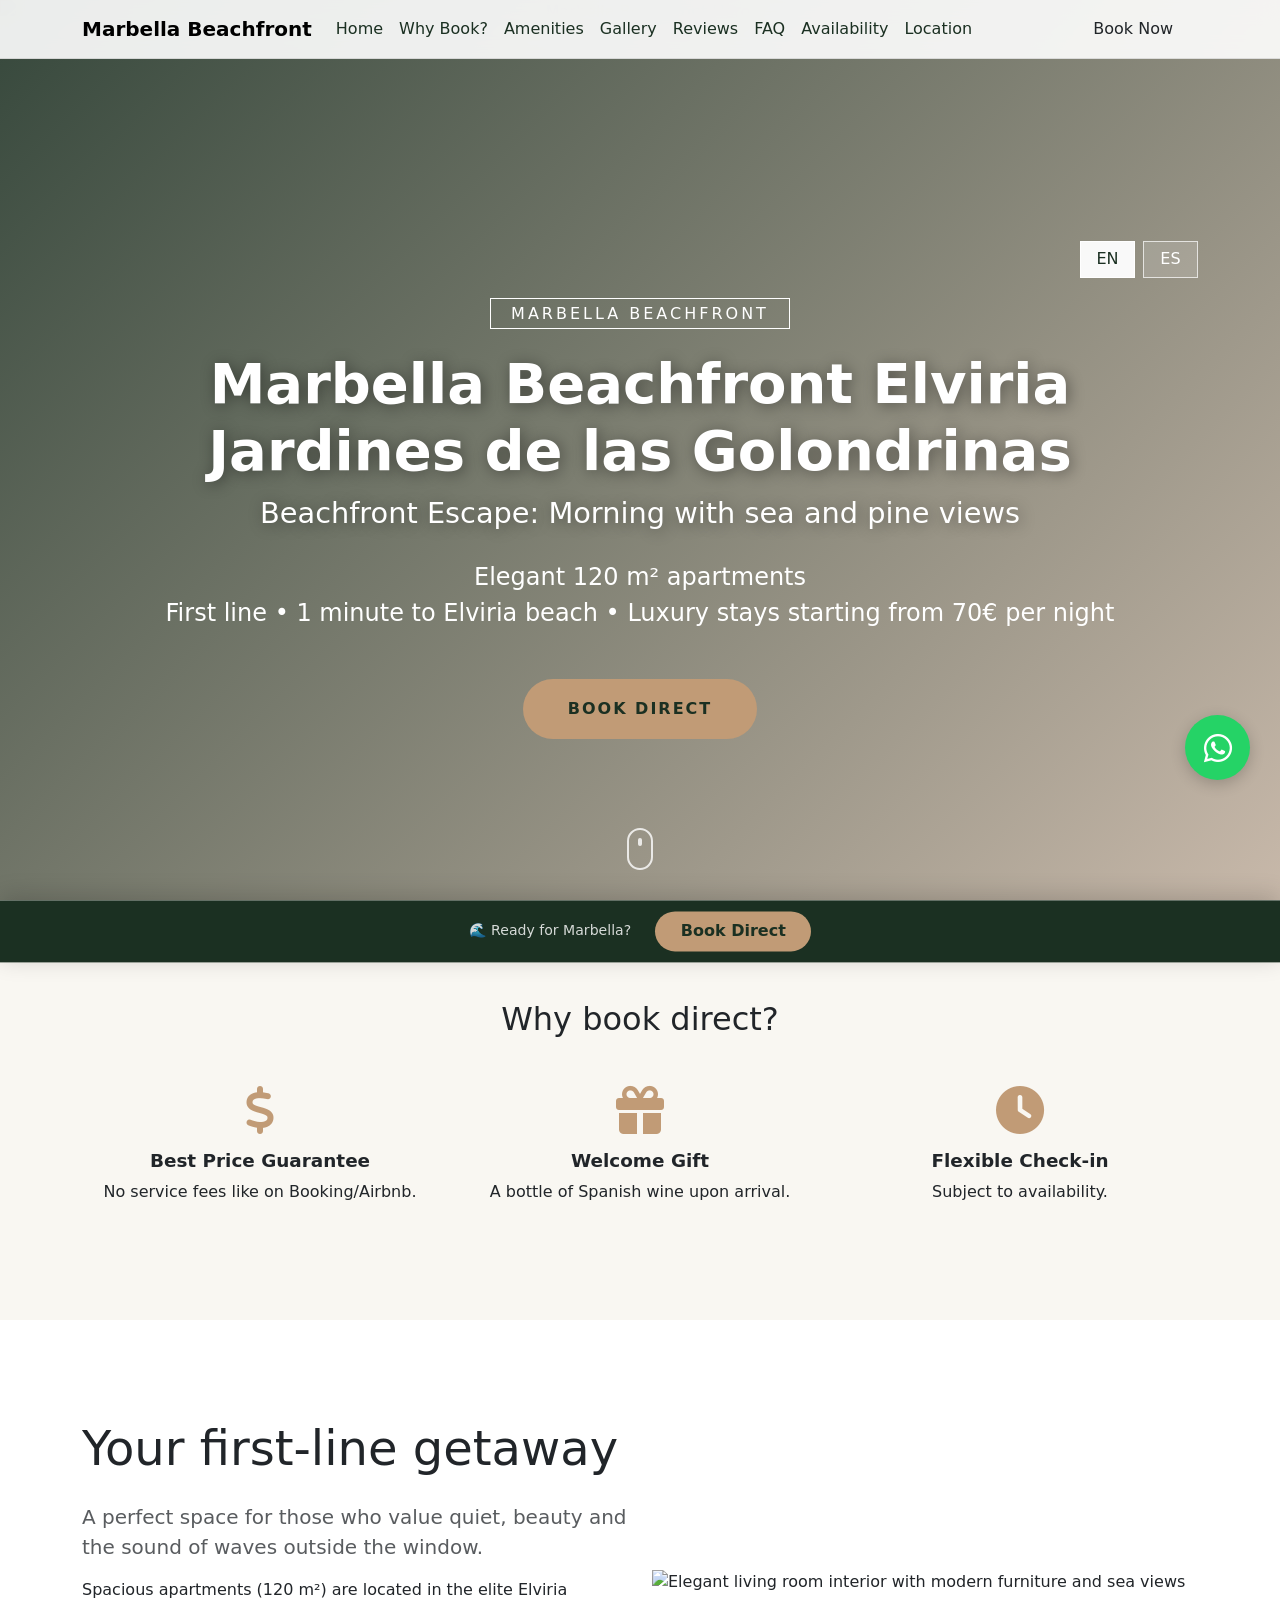
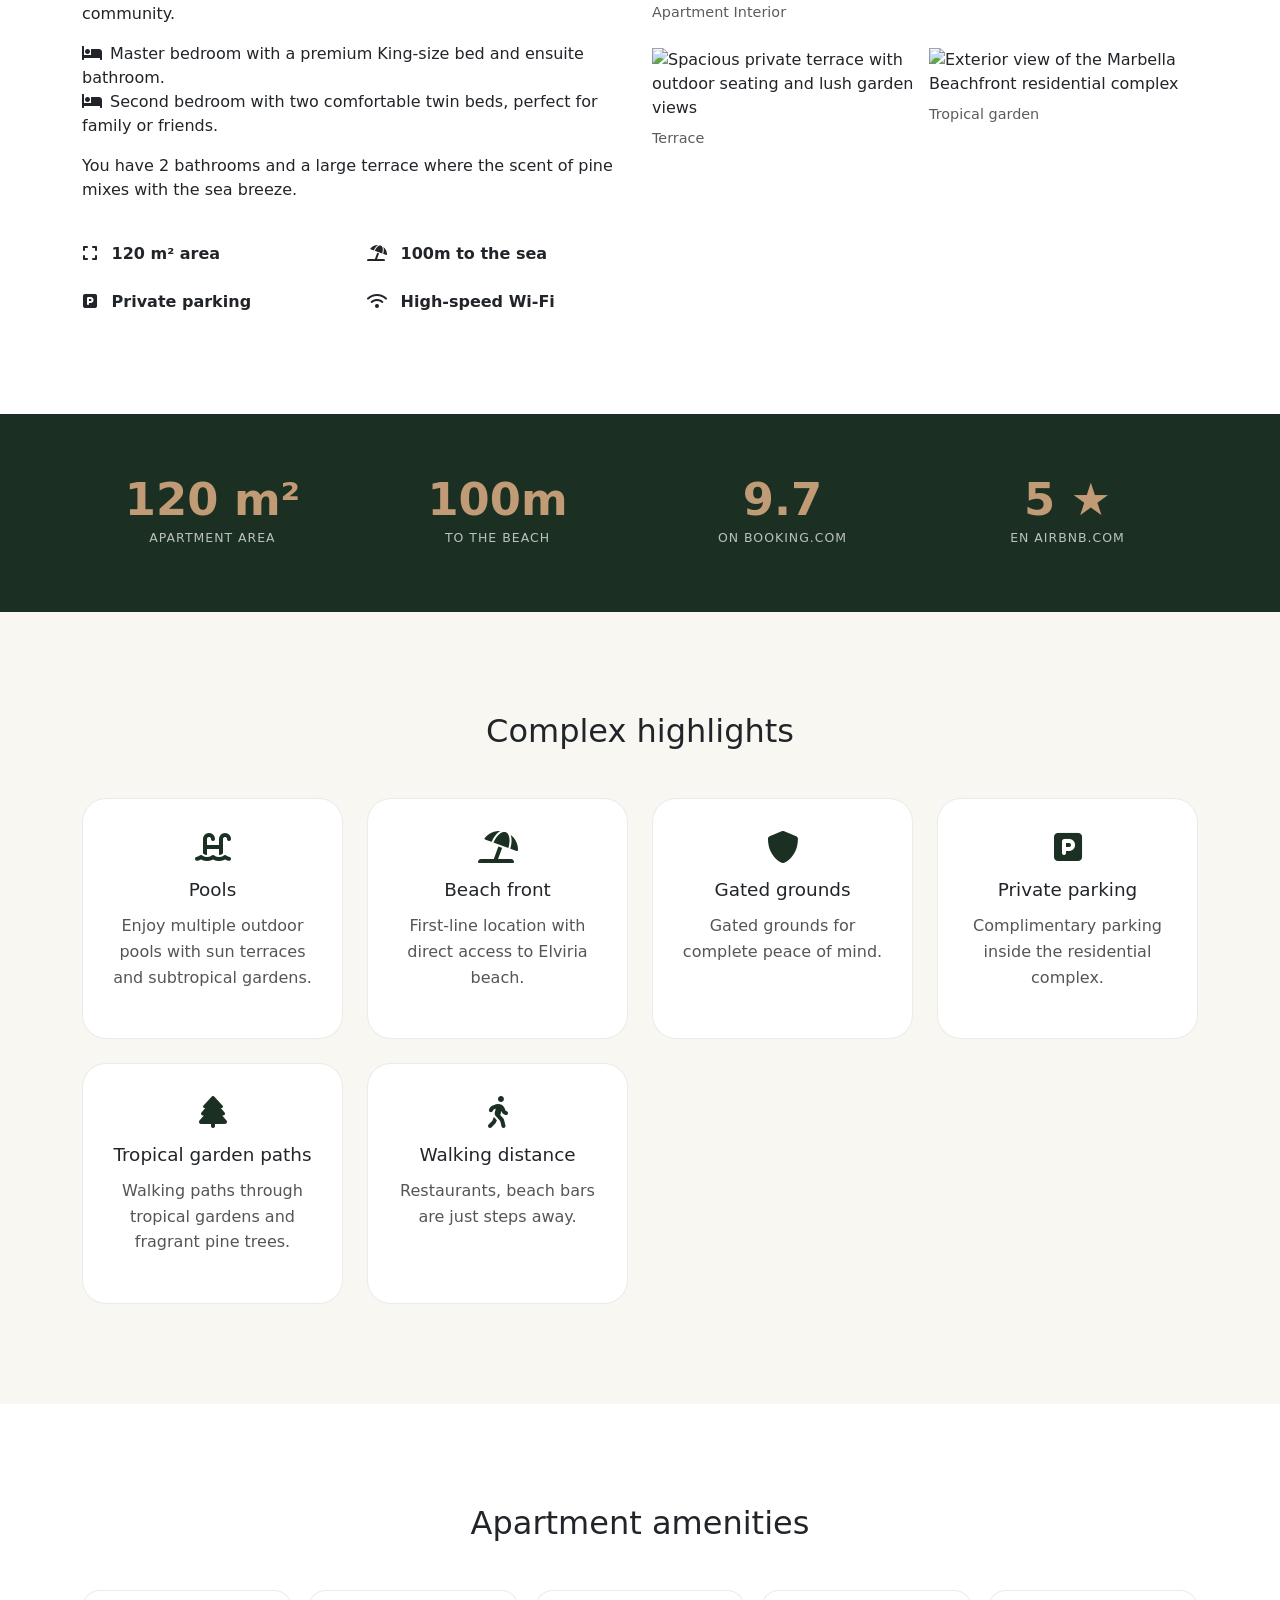
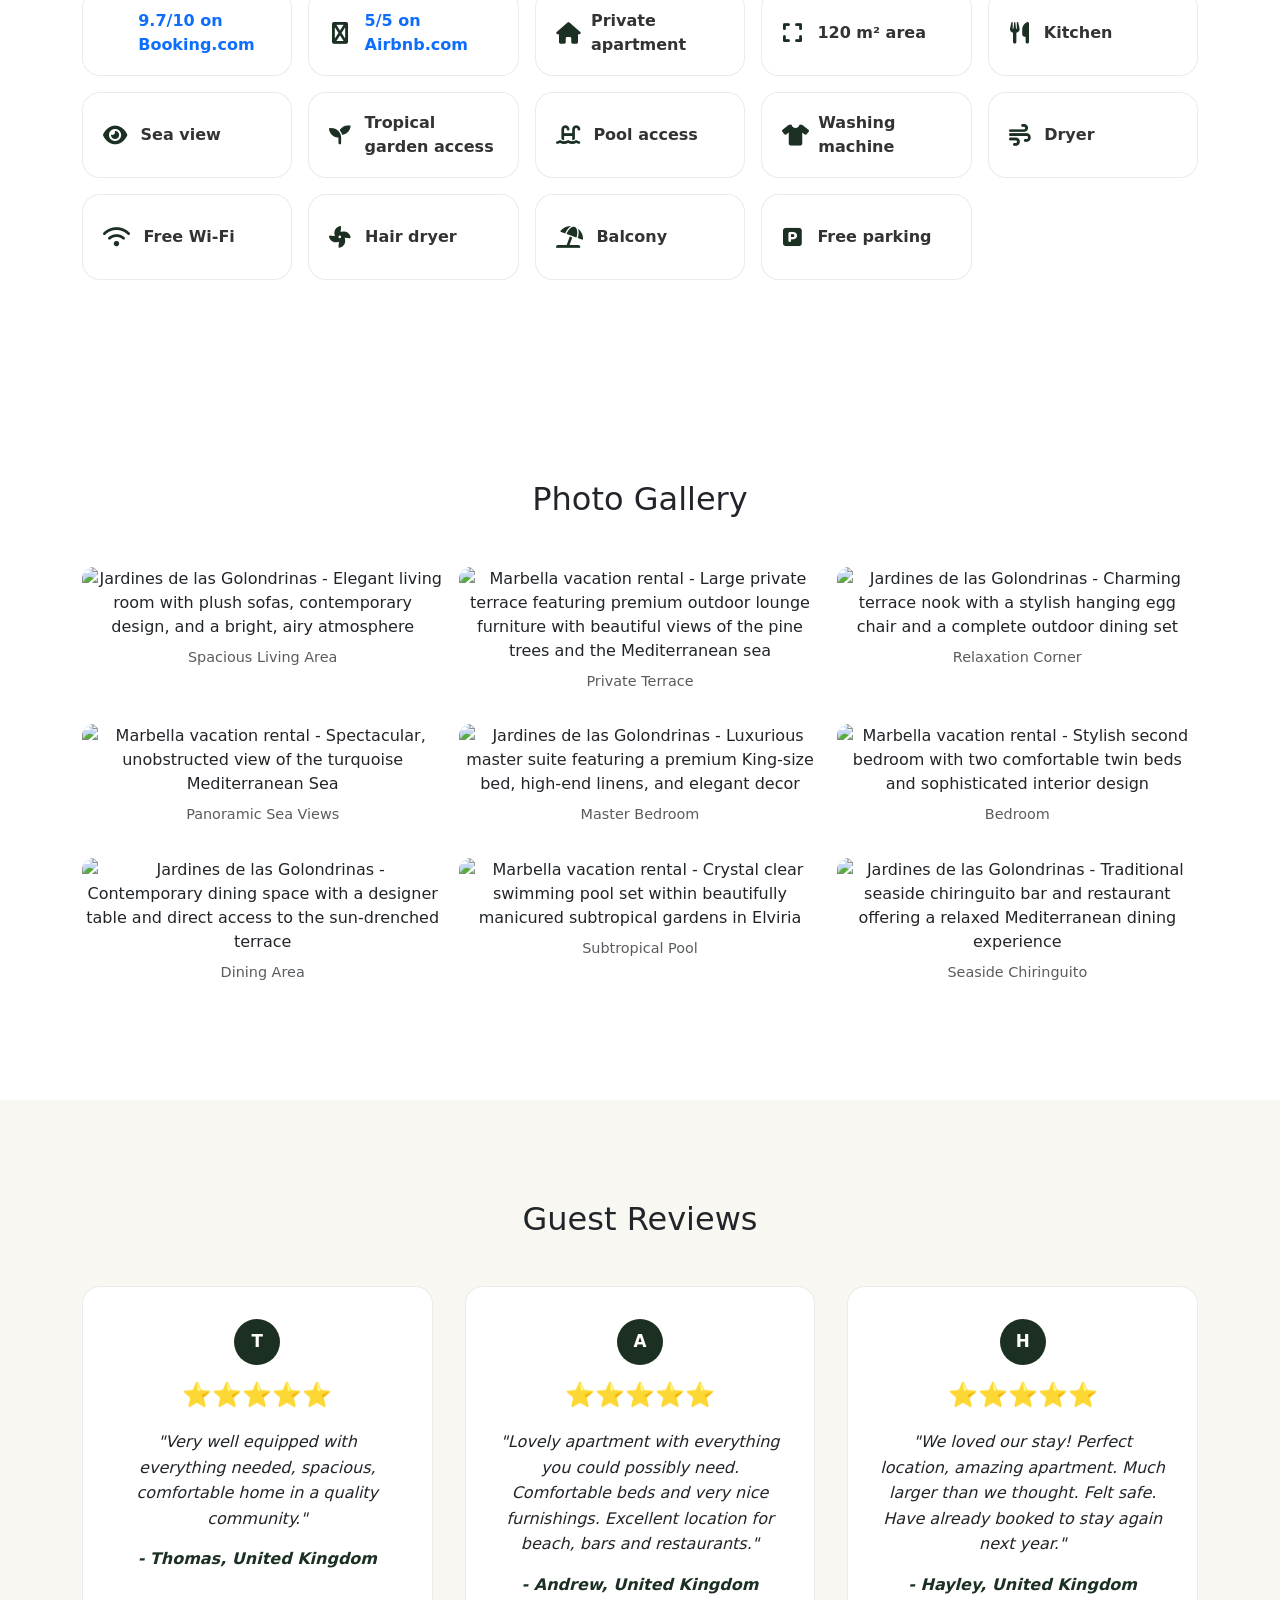
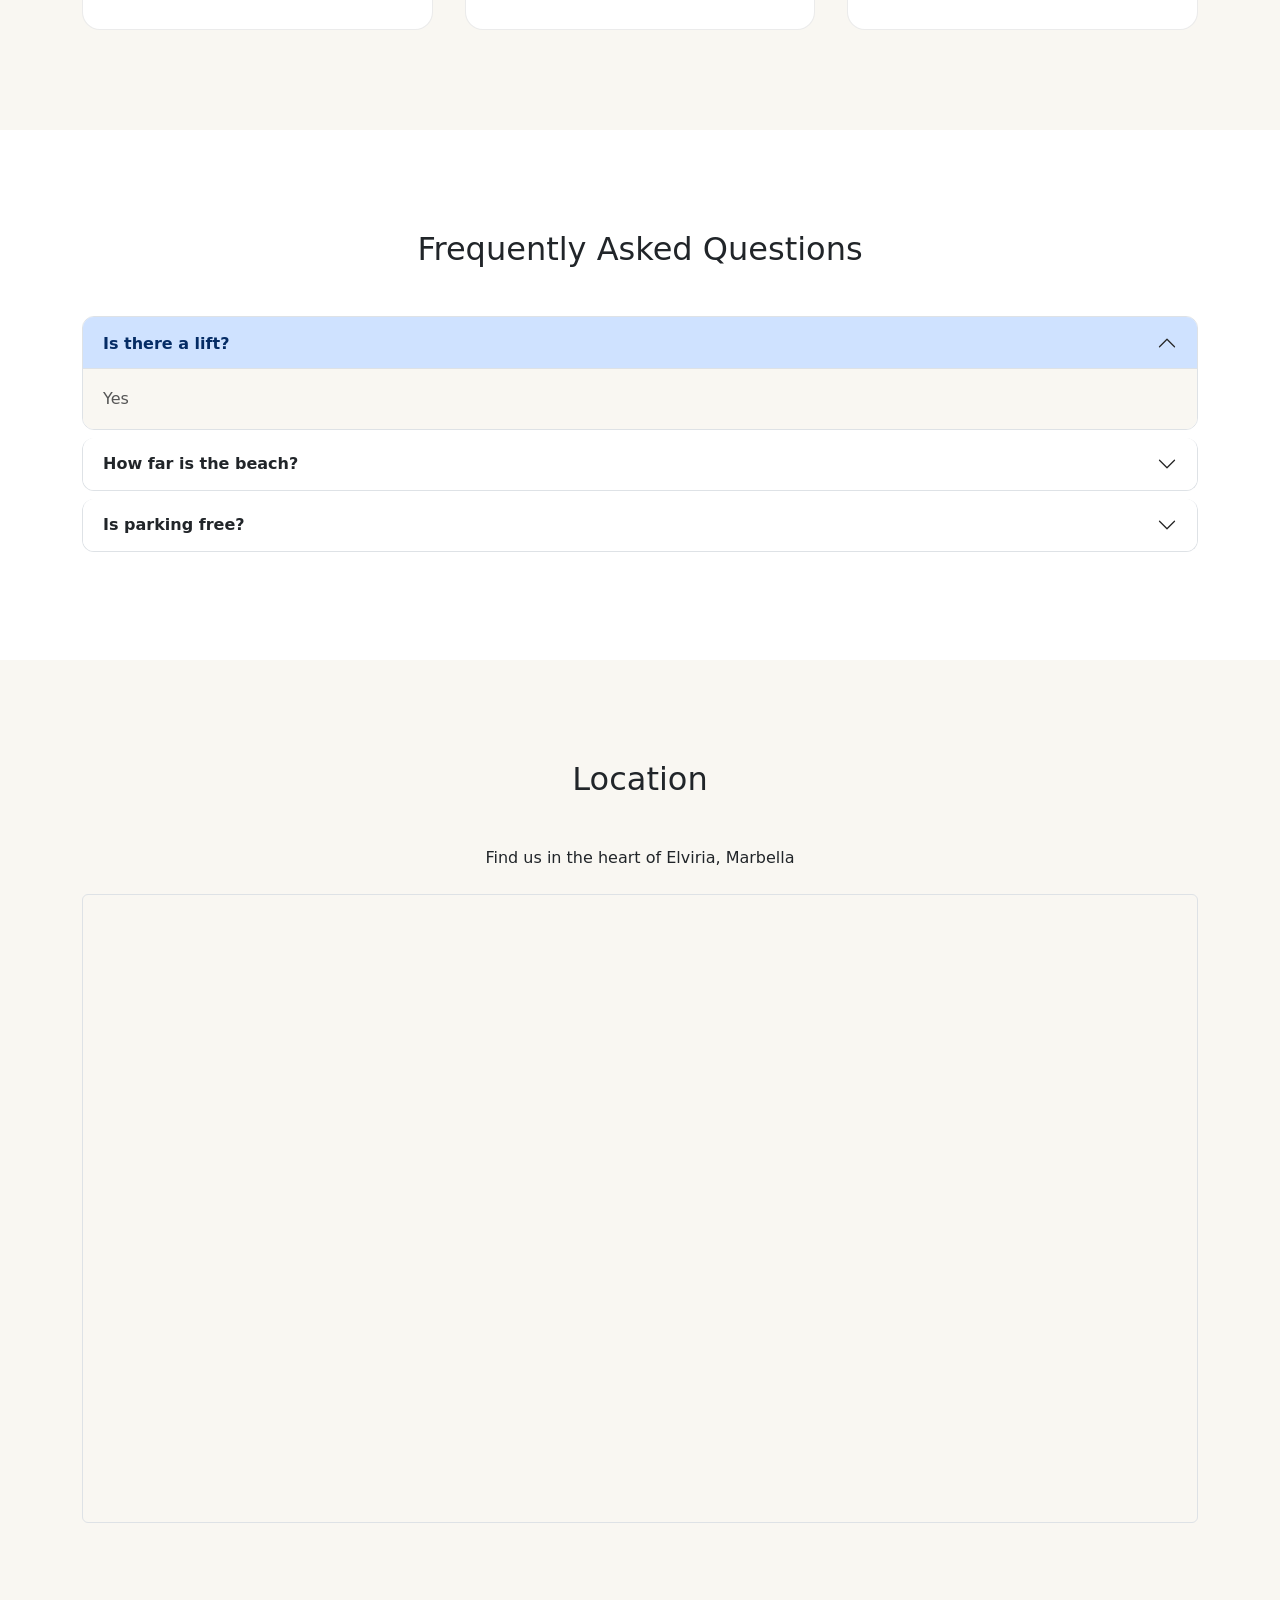
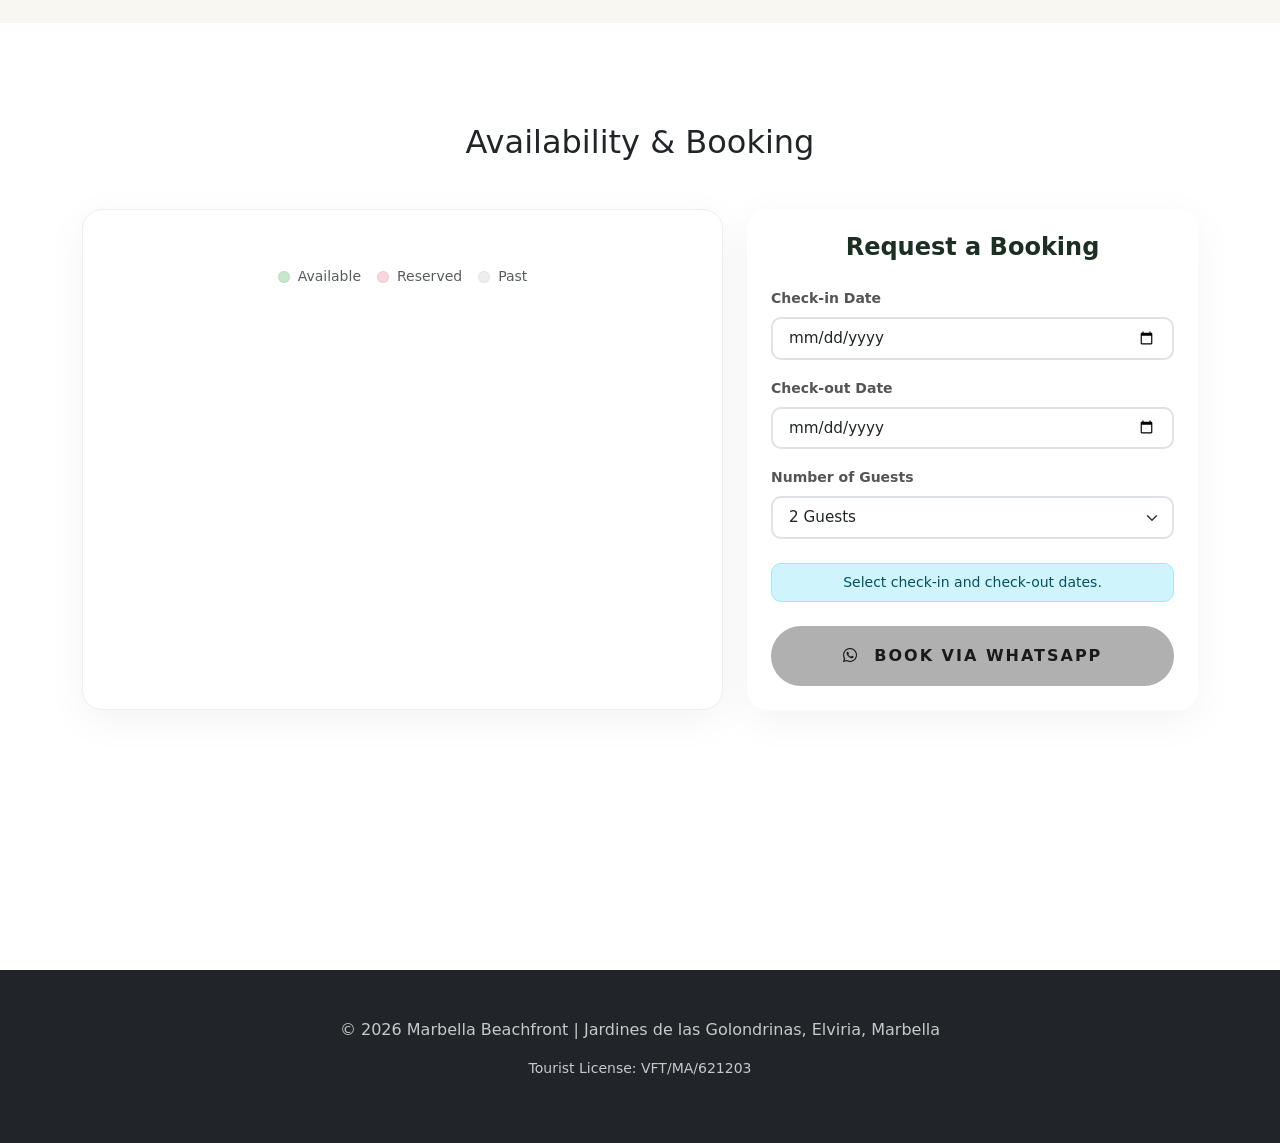
==== en/index.html @ d3b35ca6 "airbnb ref" ====
<!DOCTYPE html>
<html lang="en">

<head>
    <meta charset="UTF-8">
    <meta name="viewport" content="width=device-width, initial-scale=1">
    <title>Marbella Beachfront Elviria Jardines de las Golondrinas | Luxury Rental</title>
    <meta name="description"
        content="Direct booking of first-line apartments in Marbella. 120 m², sea view, 2 bedrooms. Walking distance to Nikki Beach.">

    <meta property="og:type" content="website">
    <meta property="og:url" content="https://marbellabeachfront.es/en/">
    <meta property="og:title" content="Marbella Beachfront Elviria Jardines de las Golondrinas | Luxury Rental">
    <meta property="og:description"
        content="Direct booking of first-line apartments in Marbella. 120 m², sea view, 2 bedrooms. Steps from the beach.">
    <meta property="og:image"
        content="https://res.cloudinary.com/dqu5jcj8g/image/upload/f_auto,q_auto,w_1200/v1776955350/443747267_rb8e9c.webp">
    <meta property="og:image:width" content="1200">
    <meta property="og:image:height" content="630">
    <meta property="og:locale" content="en_US">
    <meta name="robots" content="index, follow">
    <meta property="fb:app_id" content="2254764404931859">
    <meta property="twitter:card" content="summary_large_image">
    <meta property="twitter:url" content="https://marbellabeachfront.es/en/">
    <meta property="twitter:title" content="Marbella Beachfront Elviria Jardines de las Golondrinas | Luxury Rental">
    <meta property="twitter:description"
        content="Direct booking of first-line apartments in Marbella. 120 m², sea view, 2 bedrooms.">
    <meta property="twitter:image"
        content="https://res.cloudinary.com/dqu5jcj8g/image/upload/f_auto,q_auto,w_1200/v1776955957/443747082_1_wy7gyt.webp">

    <link rel="alternate" href="https://marbellabeachfront.es/en/" hreflang="en">
    <link rel="alternate" href="https://marbellabeachfront.es/es/" hreflang="es">
    <link rel="alternate" href="https://marbellabeachfront.es/en/" hreflang="x-default">
    <link rel="canonical" href="https://marbellabeachfront.es/en/">

    <link rel="preconnect" href="https://cdn.jsdelivr.net">
    <link rel="preconnect" href="https://cdnjs.cloudflare.com">
    <link rel="preconnect" href="https://res.cloudinary.com">

    <link rel="preload" as="image"
        href="https://res.cloudinary.com/dqu5jcj8g/image/upload/f_auto,q_auto,w_600/443747082_u9f8ch.webp"
        media="(max-width: 767px)" fetchpriority="high">
    <link rel="preload" as="image"
        href="https://res.cloudinary.com/dqu5jcj8g/image/upload/f_auto,q_auto,w_1200/443747082_u9f8ch.webp"
        media="(min-width: 768px)" fetchpriority="high">

    <style>
        :root {
            --gold: #c19b76;
            --dark: #2c2c2c;
            --light-bg: #fdfbf7;
            --dark-green: #1B3022;
            --sand: #F9F7F2;
        }

        body {
            font-family: Montserrat, sans-serif;
            color: var(--dark);
            background-color: var(--light-bg);
        }

        html {
            scroll-behavior: smooth;
        }

        .hero {
            position: relative;
            min-height: 100vh;
            display: flex;
            align-items: center;
            justify-content: center;
            color: #fff;
            text-align: center;
            overflow: hidden;
            background: rgba(0, 0, 0, .3);
            padding-top: 80px;
        }

        .hero-image {
            position: absolute;
            top: 0;
            left: 0;
            width: 100%;
            height: 100%;
            object-fit: cover;
            z-index: -1;
            filter: brightness(.8);
        }

        .hero h1 {
            color: #fff;
            font-size: 3.5rem;
            text-shadow: 2px 2px 15px rgba(0, 0, 0, .4);
            z-index: 1;
            font-weight: 700;
            margin-bottom: 0.5rem;
        }

        .hero .subtitle {
            color: #fff;
            font-size: 1.8rem;
            text-shadow: 2px 2px 15px rgba(0, 0, 0, .4);
            z-index: 1;
            font-weight: 300;
            margin-bottom: 1.5rem;
        }

        @media (max-width: 768px) {
            .hero h1 { font-size: 2.2rem; }
            .hero .subtitle { font-size: 1.3rem; }
        }

        .hero .container {
            z-index: 1;
        }

        .navbar-glass {
            background: rgba(255, 255, 255, .9);
            backdrop-filter: blur(10px);
            -webkit-backdrop-filter: blur(10px);
            border-bottom: 1px solid rgba(0, 0, 0, .1);
        }

        .navbar-glass .navbar-nav .nav-link {
            color: var(--dark-green);
            font-weight: 500;
            transition: color .3s;
        }

        .navbar-glass .navbar-nav .nav-link:hover {
            color: var(--gold);
        }

        .btn-book {
            background-color: var(--gold);
            color: var(--dark-green);
            border: none;
            padding: .75rem 2rem;
            border-radius: 25px;
            transition: all .3s;
            font-weight: 600;
            text-decoration: none;
            display: inline-block;
        }

        .btn-book:hover {
            background-color: var(--dark-green);
            color: #fff;
            transform: translateY(-2px);
            text-decoration: none;
        }

        .navbar-glass .btn-book {
            padding: .5rem 1.5rem;
        }

        .section-padding {
            padding: 100px 0;
        }

        #booking {
            padding-bottom: 260px;
        }

        .bg-accent {
            background-color: var(--sand);
        }

        /* why-book card headings: styled compact like old h4 */
        #why-book h3 {
            font-size: 1.15rem;
            font-weight: 600;
            margin-bottom: .5rem;
        }

        .btn-direct {
            background-color: var(--gold);
            color: var(--dark-green);
            padding: 18px 45px;
            border-radius: 50px;
            font-weight: 600;
            transition: all .3s;
            border: none;
            display: inline-flex;
            align-items: center;
            text-decoration: none;
            text-transform: uppercase;
            letter-spacing: 2px;
        }

        .btn-direct:hover {
            transform: translateY(-3px);
            background-color: var(--dark-green);
            color: #fff;
        }

        .lang-switcher a,
        .lang-switcher button {
            min-width: 55px;
            display: inline-flex;
            align-items: center;
            justify-content: center;
            border: 1px solid rgba(255, 255, 255, .7);
            background: rgba(255, 255, 255, .15);
            color: #fff;
            padding: .35rem .75rem;
            text-decoration: none;
            transition: all .25s ease;
        }

        .lang-switcher a.active,
        .lang-switcher a:hover,
        .lang-switcher button.active,
        .lang-switcher button:hover {
            background: rgba(255, 255, 255, .95);
            color: var(--dark-green);
            border-color: #fff;
            text-decoration: none;
        }

        .gallery-img {
            width: 100%;
            height: 350px;
            object-fit: cover;
            transition: .4s;
        }

        .gallery-img:hover {
            filter: brightness(.9);
        }

        .gallery-item {
            margin-bottom: 1rem;
        }

        .gallery-item figcaption {
            font-size: .9rem;
            font-weight: 500;
        }

        .amenities-grid {
            display: grid;
            gap: 1.5rem;
            grid-template-columns: repeat(auto-fit, minmax(220px, 1fr));
        }

        .amenity-card {
            background: #fff;
            border: 1px solid rgba(0, 0, 0, .08);
            border-radius: 24px;
            padding: 2rem 1.5rem;
            text-align: center;
            transition: transform .25s ease, box-shadow .25s ease;
        }

        .amenity-card:hover {
            transform: translateY(-4px);
            box-shadow: 0 18px 40px rgba(0, 0, 0, .08);
        }

        .amenity-card i {
            font-size: 2rem;
            color: var(--dark-green);
            margin-bottom: 1rem;
        }

        .amenity-card h3 {
            font-size: 1.15rem;
            margin-bottom: .75rem;
        }

        .amenity-card p {
            color: #555;
            line-height: 1.6;
        }

        .amenity-feature-grid {
            display: grid;
            gap: 1rem;
            grid-template-columns: repeat(auto-fit, minmax(180px, 1fr));
        }

        .feature-item {
            display: flex;
            align-items: center;
            gap: .85rem;
            background: #fff;
            border: 1px solid rgba(0, 0, 0, .08);
            border-radius: 18px;
            padding: 1rem 1.25rem;
            min-height: 86px;
        }

        .feature-item i {
            font-size: 1.35rem;
            color: var(--dark-green);
        }

        .feature-item span {
            font-weight: 600;
            color: #333;
        }

        .reviews-grid {
            display: grid;
            gap: 2rem;
            grid-template-columns: repeat(auto-fit, minmax(300px, 1fr));
        }

        .review-card {
            background: #fff;
            border: 1px solid rgba(0, 0, 0, .08);
            border-radius: 18px;
            padding: 2rem;
            text-align: center;
            transition: transform .25s ease;
        }

        .review-card:hover {
            transform: translateY(-4px);
        }

        .review-stars {
            font-size: 1.5rem;
            margin-bottom: 1rem;
        }

        .review-card p {
            font-style: italic;
            line-height: 1.6;
            margin-bottom: 1rem;
        }

        .review-card cite {
            font-weight: 600;
            color: var(--dark-green);
        }

        .whatsapp-float {
            position: fixed;
            bottom: 120px;
            right: 30px;
            background: #25d366;
            color: #fff;
            width: 65px;
            height: 65px;
            border-radius: 50%;
            display: flex;
            align-items: center;
            justify-content: center;
            font-size: 32px;
            z-index: 1000;
            box-shadow: 0 4px 15px rgba(0, 0, 0, .2);
            text-decoration: none;
        }

        .whatsapp-float:hover {
            transform: scale(1.1);
            color: #fff;
        }

        @media (max-width:768px) {
            .whatsapp-float {
                bottom: 100px;
                right: 20px;
            }
        }

        .calendar-viewport {
            position: relative;
            overflow: hidden;
            background-color: #F1F4F9;
            border: 1px solid #e0e0e0;
            border-radius: 12px;
            box-shadow: 0 4px 20px rgba(0, 0, 0, .05);
            width: 100%;
            max-width: none;
            height: 400px;
        }

        .calendar-viewport iframe {
            display: block;
            width: 100%;
            height: 750px;
            margin-top: -30px;
            margin-bottom: 0;
            border: 0;
        }

        #calendar {
            background: #fff;
            padding: 10px;
            border-radius: 15px;
            overflow: hidden;
        }

        .fc a {
            text-decoration: none !important;
            color: inherit !important;
            cursor: default !important;
        }

        .fc-daygrid-day {
            overflow: visible !important;
        }

        .fc-view-harness {
            overflow: visible !important;
        }

        .fc {
            font-family: Montserrat, sans-serif !important;
        }

        .fc .fc-button-primary:not(:disabled).fc-button-active,
        .fc .fc-button-primary:not(:disabled):hover {
            background-color: var(--dark-green) !important;
            border-color: var(--dark-green) !important;
        }

        .fc .fc-button-primary:not(:disabled) {
            background-color: #fff;
            border-color: #e0e0e0;
            color: var(--dark-green);
        }

        .fc .fc-button-primary:disabled {
            background-color: #f5f5f5;
            border-color: #e0e0e0;
            color: #999;
        }

        .fc .fc-button-group>.fc-button:first-child {
            border-radius: 6px 0 0 6px;
        }

        .fc .fc-button-group>.fc-button:last-child {
            border-radius: 0 6px 6px 0;
        }

        .fc .fc-col-header-cell {
            background-color: #fff;
            border-color: #e0e0e0;
            color: var(--dark-green);
            font-weight: 600;
            padding: 4px 0;
        }

        .fc .fc-daygrid-day {
            border-color: #e0e0e0;
        }

        .fc .fc-daygrid-day-number {
            padding: .2em .4em;
            color: #333;
            font-size: .8em;
        }

        .fc-daygrid-day-frame {
            min-height: 1.5em !important;
            height: 2em !important;
        }

        .fc-daygrid-body tr {
            height: 2em !important;
        }

        .fc-scrollgrid-sync-table {
            height: auto !important;
        }

        .fc .fc-daygrid-day.fc-day-other .fc-daygrid-day-number {
            color: #ccc;
        }

        .fc-event {
            background-color: #f8d7da !important;
            border: none !important;
            cursor: default;
        }

        .fc-event-title {
            display: none !important;
        }

        .fc-bg-event {
            opacity: 1 !important;
            background-color: #f8d7da !important;
        }

        .fc-daygrid-day.fc-day-future,
        .fc-daygrid-day.fc-day-today {
            background-color: #c8e6c9 !important;
        }

        .fc-daygrid-day:has(.fc-bg-event) {
            background-color: #f8d7da !important;
        }

        .fc-daygrid-day.fc-day-past,
        .fc-daygrid-day.fc-day-past .fc-bg-event {
            background-color: #eee !important;
        }

        .fc-daygrid-day.fc-day-other.fc-day-future {
            background-color: #c8e6c9 !important;
            opacity: .7;
        }

        .fc-daygrid-day.fc-day-past .fc-daygrid-day-number {
            color: #999 !important;
        }

        .fc-day-today {
            background-color: rgba(193, 155, 118, .1) !important;
        }

        .fc-toolbar-title {
            font-size: 1.3rem !important;
        }

        .fc-button-primary {
            background-color: transparent !important;
            border: 1px solid #eee !important;
            color: #333 !important;
        }

        .fc .fc-daygrid-day:hover {
            background-color: #fafafa;
        }

        @media (max-width:768px) {
            .fc .fc-button {
                padding: .4rem .6rem;
                font-size: .85rem;
            }

            .fc .fc-toolbar-title {
                font-size: 1.1rem !important;
            }
        }

        .accordion-item {
            border: 1px solid rgba(0, 0, 0, .05);
            margin-bottom: .5rem;
            border-radius: 12px !important;
            overflow: hidden;
            background: #fff;
        }

        .accordion-button {
            font-weight: 600;
            color: var(--dark-green);
            background-color: #fff;
            padding: 1.25rem;
        }

        .accordion-button:not(.collapsed) {
            color: var(--gold);
            background-color: var(--sand);
            box-shadow: none;
        }

        .accordion-button:focus {
            border-color: var(--gold);
            box-shadow: 0 0 0 .25rem rgba(193, 155, 118, .15);
        }

        .accordion-button::after {
            filter: grayscale(1);
        }

        .accordion-body {
            color: #555;
            line-height: 1.7;
            background-color: var(--sand);
        }

        .reveal {
            opacity: 0;
            transform: translateY(28px);
            transition: opacity .75s ease-out, transform .75s ease-out;
        }

        .reveal.active {
            opacity: 1;
            transform: translateY(0);
        }

        .fab,
        .fas,
        .fa {
            display: inline-block;
            min-width: 1em;
            text-align: center;
        }

        /* Scroll Indicator */
        .scroll-indicator {
            position: absolute;
            bottom: 30px;
            left: 50%;
            transform: translateX(-50%);
            z-index: 2;
        }

        .scroll-indicator .mouse {
            width: 26px;
            height: 42px;
            border: 2px solid #fff;
            border-radius: 15px;
            position: relative;
            opacity: .8;
            transition: opacity .3s, transform .3s;
        }

        .scroll-indicator .mouse:hover {
            opacity: 1;
            transform: scale(1.05);
        }

        .scroll-indicator .wheel {
            width: 4px;
            height: 8px;
            background: #fff;
            border-radius: 2px;
            position: absolute;
            top: 8px;
            left: 50%;
            transform: translateX(-50%);
            animation: scroll-wheel 1.6s infinite;
        }

        @keyframes scroll-wheel {
            0% {
                top: 8px;
                opacity: 1;
            }

            50% {
                top: 18px;
                opacity: 0;
            }

            100% {
                top: 8px;
                opacity: 0;
            }
        }

        /* Hero gradient */
        .hero {
            background: linear-gradient(135deg, rgba(27, 48, 34, .85) 0%, rgba(193, 155, 118, .4) 100%), rgba(0, 0, 0, .2);
        }

        /* Navbar scrolled */
        .navbar-glass.scrolled {
            box-shadow: 0 4px 20px rgba(193, 155, 118, .15);
        }

        /* Stats strip */
        .stats-strip {
            background: var(--dark-green);
            color: #fff;
            padding: 3.5rem 0;
        }

        .stat-item {
            text-align: center;
            padding: 0.5rem;
        }

        .stat-number {
            font-size: 2.8rem;
            font-weight: 700;
            color: var(--gold);
            line-height: 1;
            display: block;
            font-variant-numeric: tabular-nums;
            min-width: 7ch;
        }

        .stat-label {
            font-size: .78rem;
            letter-spacing: 1px;
            text-transform: uppercase;
            opacity: .7;
            margin-top: .4rem;
            display: block;
        }

        /* Gallery overlay */
        .gallery-item {
            margin-bottom: 1rem;
        }

        .gallery-img-wrap {
            position: relative;
            overflow: hidden;
            border-radius: 12px;
        }

        .gallery-img-wrap .g-overlay {
            position: absolute;
            inset: 0;
            background: linear-gradient(to top, rgba(27, 48, 34, .72) 0%, transparent 55%);
            opacity: 0;
            transition: opacity .35s ease;
            display: flex;
            align-items: flex-end;
            padding: .85rem 1rem;
            pointer-events: none;
        }

        .gallery-img-wrap:hover .g-overlay {
            opacity: 1;
        }

        .gallery-img-wrap:hover .gallery-img {
            filter: brightness(.88);
        }

        .g-overlay span {
            color: #fff;
            font-weight: 600;
            font-size: .88rem;
            letter-spacing: .3px;
        }

        /* Review avatar */
        .review-avatar {
            width: 46px;
            height: 46px;
            border-radius: 50%;
            background: var(--dark-green);
            color: #fff;
            display: flex;
            align-items: center;
            justify-content: center;
            font-weight: 700;
            font-size: 1.05rem;
            margin: 0 auto .75rem;
        }

        /* Sticky CTA */
        .sticky-cta {
            position: fixed;
            bottom: 0;
            left: 0;
            right: 0;
            z-index: 998;
            background: var(--dark-green);
            color: #fff;
            padding: .7rem 1.5rem;
            display: flex;
            align-items: center;
            justify-content: center;
            gap: 1.5rem;
            transform: translateY(100%);
            transition: transform .4s cubic-bezier(.22, 1, .36, 1);
            box-shadow: 0 -4px 24px rgba(0, 0, 0, .18);
        }

        .sticky-cta.visible {
            transform: translateY(0);
        }

        .sticky-cta-text {
            font-size: .88rem;
            opacity: .82;
        }

        .sticky-cta .btn-gold {
            background: var(--gold);
            color: var(--dark-green);
            border: none;
            padding: .5rem 1.6rem;
            border-radius: 25px;
            font-weight: 700;
            text-decoration: none;
            transition: all .25s;
            white-space: nowrap;
            display: inline-block;
        }

        .sticky-cta .btn-gold:hover {
            background: var(--dark-green);
            color: #fff;
        }

        @media (max-width:576px) {
            .sticky-cta-text {
                display: none;
            }

            .sticky-cta {
                gap: .75rem;
            }
        }
    </style>

    <link rel="stylesheet" href="https://cdn.jsdelivr.net/npm/bootstrap@5.3.0/dist/css/bootstrap.min.css">
    <link rel="stylesheet"
        href="https://fonts.googleapis.com/css2?family=Montserrat:wght@300;400;600&family=Playfair+Display:wght@700&display=swap">
    <link rel="stylesheet" href="https://cdnjs.cloudflare.com/ajax/libs/font-awesome/6.0.0/css/all.min.css"
        media="print" onload="this.media='all'">

    <noscript>
        <link rel="stylesheet" href="https://cdnjs.cloudflare.com/ajax/libs/font-awesome/6.0.0/css/all.min.css">
    </noscript>

    <link rel="icon" type="image/svg+xml" href="../favicon.svg">
    <link rel="preconnect" href="https://res.cloudinary.com">

    <script type="application/ld+json">
    {
  "@context": "https://schema.org",
  "@type": ["VacationRental", "Apartment", "LodgingBusiness"],
  "@id": "https://marbellabeachfront.es/en/#vacation-rental",
  "name": "Marbella Beachfront Elviria Jardines de las Golondrinas | Luxury Apartment",
  "description": "Direct booking for a premium 120m² beachfront apartment in Jardines de las Golondrinas, Elviria.",
  "identifier": "VFT/MA/621203",
  "url": "https://marbellabeachfront.es/en/",
  "telephone": "+37061028665",
  "priceRange": "€70-€330 per night",
  "additionalType": ["Apartment"],
  "potentialAction": {
    "@type": "ReserveAction",
    "target": {
      "@type": "EntryPoint",
      "urlTemplate": "https://marbellabeachfront.es/en/#booking",
      "inLanguage": "en",
      "actionPlatform": [
        "http://schema.org/DesktopWebPlatform",
        "http://schema.org/MobileWebPlatform"
      ]
    }
  },
  "geo": {
    "@type": "GeoCoordinates",
    "latitude": 36.4916,
    "longitude": -4.7735
  },
  "address": {
    "@type": "PostalAddress",
    "streetAddress": "Urbanización Jardines de las Golondrinas, Apt 204",
    "addressLocality": "Marbella",
    "addressRegion": "Andalusia",
    "postalCode": "29604",
    "addressCountry": "ES"
  },
  "image": [
    "https://res.cloudinary.com/dqu5jcj8g/image/upload/f_auto,q_auto,w_1200/v1776955957/443747082_1_wy7gyt.webp",
    "https://res.cloudinary.com/dqu5jcj8g/image/upload/f_auto,q_auto,w_600/v1776955957/443747116_vly9on.webp",
    "https://res.cloudinary.com/dqu5jcj8g/image/upload/f_auto,q_auto,w_600/v1776955957/443747101_v38z1w.webp",
    "https://res.cloudinary.com/dqu5jcj8g/image/upload/f_auto,q_auto,w_600/v1776955957/443747113_muepnd.webp",
    "https://res.cloudinary.com/dqu5jcj8g/image/upload/f_auto,q_auto,w_600/v1776955957/443747115_oc2o6u.webp",
    "https://res.cloudinary.com/dqu5jcj8g/image/upload/f_auto,q_auto,w_600/v1776955957/443747098_qfayq8.webp",
    "https://res.cloudinary.com/dqu5jcj8g/image/upload/f_auto,q_auto,w_600/v1776955957/443747103_jdfyee.webp",
    "https://res.cloudinary.com/dqu5jcj8g/image/upload/f_auto,q_auto,w_600/v1776955957/443747110_id4i4n.webp"
  ],
  "aggregateRating": {
    "@type": "AggregateRating",
    "ratingValue": "5",
    "bestRating": "5",
    "ratingCount": "30"
  },
  "review": [
    {
      "@type": "Review",
      "author": { "@type": "Person", "name": "Anna" },
      "datePublished": "2026-04-15",
      "reviewBody": "Amazing beachfront location, very clean and well-equipped apartment in Jardines de las Golondrinas.",
      "reviewRating": { "@type": "Rating", "ratingValue": "5" }
    }
  ],
  "containsPlace": {
    "@type": "Apartment",
    "name": "Luxury 2-Bedroom Apartment with Sea Views",
    "additionalType": ["Accommodation"],
    "numberOfRooms": 2,
    "numberOfBedrooms": 2,
    "numberOfBathroomsTotal": 2,
    "occupancy": {
      "@type": "QuantitativeValue",
      "value": 4,
      "maxValue": 4
    },
    "bed": [
      {
        "@type": "BedDetails",
        "numberOfBeds": 1,
        "typeOfBed": "Double"
      },
      {
        "@type": "BedDetails",
        "numberOfBeds": 2,
        "typeOfBed": "Single"
      }
    ],
    "amenityFeature": [
      { "@type": "LocationFeatureSpecification", "name": "Beachfront", "value": true },
      { "@type": "LocationFeatureSpecification", "name": "Swimming Pool", "value": true },
      { "@type": "LocationFeatureSpecification", "name": "High-speed WiFi", "value": true },
      { "@type": "LocationFeatureSpecification", "name": "Private Parking", "value": true }
    ],
    "address": {
      "@type": "PostalAddress",
      "streetAddress": "Urbanización Jardines de las Golondrinas, Apt 204",
      "addressLocality": "Marbella",
      "addressRegion": "Andalusia",
      "postalCode": "29604",
      "addressCountry": "ES"
    }
  },
  "offers": {
    "@type": "Offer",
    "price": "70.00",
    "priceCurrency": "EUR",
    "priceValidUntil": "2026-12-31",
    "availability": "https://schema.org/InStock",
    "url": "https://marbellabeachfront.es/en/#booking"
  },
  "sameAs": [
    "https://www.booking.com/Share-o2ShtT",
    "https://www.airbnb.com/rooms/842041070115468929"
  ]
}
    </script>

    <!-- <script>
    !function(f,b,e,v,n,t,s){if(f.fbq)return;n=f.fbq=function(){n.callMethod?n.callMethod.apply(n,arguments):n.queue.push(arguments)};if(!f._fbq)f._fbq=n;n.push=n;n.loaded=!0;n.version="2.0";n.queue=[];t=b.createElement(e);t.async=!0;t.src=v;s=b.getElementsByTagName(e)[0];s.parentNode.insertBefore(t,s)}(window,document,"script","https://connect.facebook.net/en_US/fbevents.js"),fbq("init","1328197765833225"),fbq("track","PageView")
    </script>
    <noscript><img height="1" width="1" style="display:none" src="https://www.facebook.com/tr?id=1328197765833225&ev=PageView&noscript=1"></noscript> -->
</head>

<body>
    <nav class="navbar navbar-expand-lg navbar-glass fixed-top">
        <div class="container">
            <a class="navbar-brand fw-bold" href="#overview">Marbella Beachfront</a>
            <button class="navbar-toggler" type="button" data-bs-toggle="collapse" data-bs-target="#navbarNav"
                aria-controls="navbarNav" aria-expanded="false" aria-label="Toggle navigation">
                <span class="navbar-toggler-icon"></span>
            </button>
            <div class="collapse navbar-collapse" id="navbarNav">
                <ul class="navbar-nav me-auto">
                    <li class="nav-item"><a class="nav-link" href="#overview">Home</a></li>
                    <li class="nav-item"><a class="nav-link" href="#why-book">Why Book?</a></li>
                    <li class="nav-item"><a class="nav-link" href="#amenities">Amenities</a></li>
                    <li class="nav-item"><a class="nav-link" href="#gallery">Gallery</a></li>
                    <li class="nav-item"><a class="nav-link" href="#reviews">Reviews</a></li>
                    <li class="nav-item"><a class="nav-link" href="#faq">FAQ</a></li>
                    <li class="nav-item"><a class="nav-link" href="#booking">Availability</a></li>
                    <li class="nav-item"><a class="nav-link" href="#location">Location</a></li>
                </ul>
                <a href="#booking" class="btn btn-book">Book Now</a>
            </div>
        </div>
    </nav>

    <header class="hero">
        <picture>
            <source media="(max-width: 767px)"
                srcset="https://res.cloudinary.com/dqu5jcj8g/image/upload/f_auto,q_auto,w_600/443747082_u9f8ch.webp">
            <source media="(min-width: 768px)"
                srcset="https://res.cloudinary.com/dqu5jcj8g/image/upload/f_auto,q_auto,w_1200/443747082_u9f8ch.webp">
            <img src="https://res.cloudinary.com/dqu5jcj8g/image/upload/f_auto,q_auto,w_1200/443747082_u9f8ch.webp"
                alt="Marbella Beachfront Hero" class="hero-image" fetchpriority="high" width="1200" height="800">
        </picture>
        <div class="container">
            <div class="lang-switcher mb-4 d-flex justify-content-end" aria-label="Language selection">
                <a class="lang-link active" href="./" aria-current="page" aria-label="View in English">EN</a>
                <a class="lang-link ms-2" href="/es/" aria-label="Ver en Español">ES</a>
            </div>
            <div class="mb-4">
                <span
                    style="border:1px solid #fff;padding:5px 20px;text-transform:uppercase;letter-spacing:3px">Marbella
                    Beachfront</span>
            </div>
            <h1>Marbella Beachfront Elviria Jardines de las Golondrinas</h1>

            <p class="subtitle">Beachfront Escape: Morning with sea and pine views</p>
            <p class="lead mb-5 fs-4">Elegant 120 m² apartments<br>First line • 1 minute
                to Elviria beach • Luxury stays starting from 70€ per night</p>
            <a href="#booking" class="btn-direct text-decoration-none">Book direct</a>
        </div>
        <div class="scroll-indicator">
            <a href="#why-book" aria-label="Scroll Down">
                <div class="mouse">
                    <div class="wheel"></div>
                </div>
            </a>
        </div>
    </header>

    <section class="section-padding bg-accent reveal" id="why-book">
        <div class="container">
            <h2 class="text-center mb-5">Why book direct?</h2>
            <div class="row g-4">
                <div class="col-md-4 text-center reveal">
                    <i class="fa fa-dollar-sign fa-3x mb-3" style="color:var(--gold)"></i>
                    <h3>Best Price Guarantee</h3>
                    <p>No service fees like on Booking/Airbnb.</p>
                </div>
                <div class="col-md-4 text-center">
                    <i class="fa fa-gift fa-3x mb-3" style="color:var(--gold)"></i>
                    <h3>Welcome Gift</h3>
                    <p>A bottle of Spanish wine upon arrival.</p>
                </div>
                <div class="col-md-4 text-center">
                    <i class="fa fa-clock fa-3x mb-3" style="color:var(--gold)"></i>
                    <h3>Flexible Check-in</h3>
                    <p>Subject to availability.</p>
                </div>
            </div>
        </div>
    </section>

    <section class="section-padding container reveal" id="overview">
        <div class="row align-items-center">
            <div class="col-lg-6 mb-5 mb-lg-0">
                <h2 class="display-5 mb-4">Your first-line getaway</h2>
                <p class="lead text-muted">A perfect space for those who value quiet, beauty and the sound of waves
                    outside the window.</p>
                <p>Spacious apartments (120 m²) are located in the elite Elviria community.</p>
                <ul class="list-unstyled mb-3">
                    <li><i class="fa fa-bed me-2"></i>Master bedroom with a premium King-size bed and ensuite bathroom.
                    </li>
                    <li><i class="fa fa-bed me-2"></i>Second bedroom with two comfortable twin beds, perfect for family
                        or friends.</li>
                </ul>
                <p>You have 2 bathrooms and a large terrace where the scent of pine mixes with the sea breeze.</p>
                <div class="row g-4 mt-2">
                    <div class="col-6"><strong><i class="fa fa-expand me-2"></i> 120 m² area</strong></div>
                    <div class="col-6"><strong><i class="fa fa-umbrella-beach me-2"></i> 100m to the sea</strong></div>
                    <div class="col-6"><strong><i class="fa fa-parking me-2"></i> Private parking</strong></div>
                    <div class="col-6"><strong><i class="fa fa-wifi me-2"></i> High-speed Wi-Fi</strong></div>
                </div>
            </div>
            <div class="col-lg-6">
                <div class="row g-2">
                    <div class="col-12">
                        <figure class="gallery-item">
                            <img src="https://res.cloudinary.com/dqu5jcj8g/image/upload/f_auto,q_auto,w_600/444259035_awlfx0.webp"
                                class="gallery-img img-fluid"
                                alt="Elegant living room interior with modern furniture and sea views" width="800"
                                height="600" loading="lazy" decoding="async">
                            <figcaption class="mt-2 text-muted">Apartment Interior</figcaption>
                        </figure>
                    </div>
                    <div class="col-6">
                        <figure class="gallery-item">
                            <img src="https://res.cloudinary.com/dqu5jcj8g/image/upload/f_auto,q_auto,w_600/443747339_nz2vhu.webp"
                                class="gallery-img img-fluid"
                                alt="Spacious private terrace with outdoor seating and lush garden views" width="600"
                                height="400" loading="lazy" decoding="async">
                            <figcaption class="mt-2 text-muted">Terrace</figcaption>
                        </figure>
                    </div>
                    <div class="col-6">
                        <figure class="gallery-item">
                            <img src="https://res.cloudinary.com/dqu5jcj8g/image/upload/f_auto,q_auto,w_600/v1776955352/443747416_nkndro.webp"
                                class="gallery-img img-fluid"
                                alt="Exterior view of the Marbella Beachfront residential complex" width="600"
                                height="400" loading="lazy" decoding="async">
                            <figcaption class="mt-2 text-muted">Tropical garden</figcaption>
                        </figure>
                    </div>
                </div>
            </div>
        </div>
    </section>

    <!-- Stats Strip -->
    <section class="stats-strip" aria-label="Key stats">
        <div class="container">
            <div class="row g-4">
                <div class="col-6 col-md-3">
                    <div class="stat-item">
                        <span class="stat-number" data-count="120" data-suffix=" m²">120 m²</span>
                        <span class="stat-label">Apartment area</span>
                    </div>
                </div>
                <div class="col-6 col-md-3">
                    <div class="stat-item">
                        <span class="stat-number" data-count="100" data-suffix="m">100m</span>
                        <span class="stat-label">To the beach</span>
                    </div>
                </div>
                <div class="col-6 col-md-3">
                    <div class="stat-item">
                        <span class="stat-number" data-count="9.7" data-suffix="" data-decimals="1">9.7</span>
                        <span class="stat-label">On Booking.com</span>
                    </div>
                </div>
                <div class="col-6 col-md-3">
                    <div class="stat-item">
                        <span class="stat-number" data-count="5" data-suffix="★">5 ★</span>
                        <span class="stat-label">En Airbnb.com</span>
                    </div>
                </div>
            </div>
        </div>
    </section>

    <section class="section-padding bg-accent reveal" id="amenities">
        <div class="container">
            <h2 class="text-center mb-5">Complex highlights</h2>
            <div class="amenities-grid">
                <div class="amenity-card reveal"><i class="fa fa-swimming-pool"></i>
                    <h3>Pools</h3>
                    <p>Enjoy multiple outdoor pools with sun terraces and subtropical gardens.</p>
                </div>
                <div class="amenity-card reveal"><i class="fa fa-umbrella-beach"></i>
                    <h3>Beach front</h3>
                    <p>First-line location with direct access to Elviria beach.</p>
                </div>
                <div class="amenity-card reveal"><i class="fa fa-shield-alt"></i>
                    <h3>Gated grounds</h3>
                    <p>Gated grounds for complete peace of mind.</p>
                </div>
                <div class="amenity-card reveal"><i class="fa fa-parking"></i>
                    <h3>Private parking</h3>
                    <p>Complimentary parking inside the residential complex.</p>
                </div>
                <div class="amenity-card reveal"><i class="fa fa-tree"></i>
                    <h3>Tropical garden paths</h3>
                    <p>Walking paths through tropical gardens and fragrant pine trees.</p>
                </div>
                <div class="amenity-card reveal"><i class="fa fa-walking"></i>
                    <h3>Walking distance</h3>
                    <p>Restaurants, beach bars are just steps away.</p>
                </div>
            </div>
        </div>
    </section>

    <section class="section-padding container">
        <h2 class="mb-5 text-center">Apartment amenities</h2>
        <div class="amenity-feature-grid">
            <div class="feature-item"><i class="fa fa-booking"></i><span><a href="https://www.booking.com/Share-o2ShtT"
                        target="_blank" class="text-decoration-none">9.7/10 on Booking.com</a></span></div>
            <div class="feature-item"><i class="fa fa-airbnb"></i><span><a href="https://www.airbnb.com/rooms/842041070115468929?guests=1&adults=1&s=67&unique_share_id=85eae78d-d70d-44f3-8d73-b66e6d549e7d"
                        target="_blank" class="text-decoration-none">5/5 on Airbnb.com</a></span></div>
            <div class="feature-item"><i class="fa fa-home"></i><span>Private apartment</span></div>
            <div class="feature-item"><i class="fa fa-expand"></i><span>120 m² area</span></div>
            <div class="feature-item"><i class="fa fa-utensils"></i><span>Kitchen</span></div>
            <div class="feature-item"><i class="fa fa-eye"></i><span>Sea view</span></div>
            <div class="feature-item"><i class="fa fa-seedling"></i><span>Tropical garden access</span></div>
            <div class="feature-item"><i class="fa fa-swimming-pool"></i><span>Pool access</span></div>
            <div class="feature-item"><i class="fa fa-tshirt"></i><span>Washing machine</span></div>
            <div class="feature-item"><i class="fa fa-wind"></i><span>Dryer</span></div>
            <div class="feature-item"><i class="fa fa-wifi"></i><span>Free Wi-Fi</span></div>
            <div class="feature-item"><i class="fa fa-fan"></i><span>Hair dryer</span></div>
            <div class="feature-item"><i class="fa fa-umbrella-beach"></i><span>Balcony</span></div>
            <div class="feature-item"><i class="fa fa-parking"></i><span>Free parking</span></div>
        </div>
    </section>

    <section class="section-padding container text-center" id="gallery">
        <h2 class="mb-5">Photo Gallery</h2>
        <div class="row g-3">
            <div class="col-md-4">
                <figure class="gallery-item">
                    <div class="gallery-img-wrap">
                        <img src="https://res.cloudinary.com/dqu5jcj8g/image/upload/f_auto,q_auto,w_600/444259035_awlfx0.webp"
                            class="gallery-img img-fluid"
                            alt="Jardines de las Golondrinas - Elegant living room with plush sofas, contemporary design, and a bright, airy atmosphere"
                            width="800" height="600" loading="lazy" decoding="async">
                        <div class="g-overlay" aria-hidden="true"><span>Spacious Living Area</span></div>
                    </div>
                    <figcaption class="mt-2 text-muted">Spacious Living Area</figcaption>
                </figure>
            </div>
            <div class="col-md-4">
                <figure class="gallery-item">
                    <div class="gallery-img-wrap">
                        <img src="https://res.cloudinary.com/dqu5jcj8g/image/upload/f_auto,q_auto,w_600/443746488_dv4bmi.webp"
                            class="gallery-img img-fluid"
                            alt="Marbella vacation rental - Large private terrace featuring premium outdoor lounge furniture with beautiful views of the pine trees and the Mediterranean sea"
                            width="800" height="600" loading="lazy" decoding="async">
                        <div class="g-overlay" aria-hidden="true"><span>Private Terrace</span></div>
                    </div>
                    <figcaption class="mt-2 text-muted">Private Terrace</figcaption>
                </figure>
            </div>
            <div class="col-md-4">
                <figure class="gallery-item">
                    <div class="gallery-img-wrap">
                        <img src="https://res.cloudinary.com/dqu5jcj8g/image/upload/f_auto,q_auto,w_600/515034747_zbstva.webp"
                            class="gallery-img img-fluid"
                            alt="Jardines de las Golondrinas - Charming terrace nook with a stylish hanging egg chair and a complete outdoor dining set"
                            width="800" height="600" loading="lazy" decoding="async">
                        <div class="g-overlay" aria-hidden="true"><span>Relaxation Corner</span></div>
                    </div>
                    <figcaption class="mt-2 text-muted">Relaxation Corner</figcaption>
                </figure>
            </div>
            <div class="col-md-4">
                <figure class="gallery-item">
                    <div class="gallery-img-wrap">
                        <img src="https://res.cloudinary.com/dqu5jcj8g/image/upload/f_auto,q_auto,w_600/443747082_u9f8ch.webp"
                            class="gallery-img img-fluid"
                            alt="Marbella vacation rental - Spectacular, unobstructed view of the turquoise Mediterranean Sea"
                            width="800" height="600" loading="lazy" decoding="async">
                        <div class="g-overlay" aria-hidden="true"><span>Panoramic Sea Views</span></div>
                    </div>
                    <figcaption class="mt-2 text-muted">Panoramic Sea Views</figcaption>
                </figure>
            </div>
            <div class="col-md-4">
                <figure class="gallery-item">
                    <div class="gallery-img-wrap">
                        <img src="https://res.cloudinary.com/dqu5jcj8g/image/upload/f_auto,q_auto,w_600/444258292_xbgxdk.webp"
                            class="gallery-img img-fluid"
                            alt="Jardines de las Golondrinas - Luxurious master suite featuring a premium King-size bed, high-end linens, and elegant decor"
                            width="800" height="600" loading="lazy" decoding="async">
                        <div class="g-overlay" aria-hidden="true"><span>Master Bedroom</span></div>
                    </div>
                    <figcaption class="mt-2 text-muted">Master Bedroom</figcaption>
                </figure>
            </div>
            <div class="col-md-4">
                <figure class="gallery-item">
                    <div class="gallery-img-wrap">
                        <img src="https://res.cloudinary.com/dqu5jcj8g/image/upload/f_auto,q_auto,w_600/444258218_bdozwj.webp"
                            class="gallery-img img-fluid"
                            alt="Marbella vacation rental - Stylish second bedroom with two comfortable twin beds and sophisticated interior design"
                            width="800" height="600" loading="lazy" decoding="async">
                        <div class="g-overlay" aria-hidden="true"><span>Bedroom</span></div>
                    </div>
                    <figcaption class="mt-2 text-muted">Bedroom</figcaption>
                </figure>
            </div>
            <div class="col-md-4">
                <figure class="gallery-item">
                    <div class="gallery-img-wrap">
                        <img src="https://res.cloudinary.com/dqu5jcj8g/image/upload/f_auto,q_auto,w_600/444258766_ey0nig.webp"
                            class="gallery-img img-fluid"
                            alt="Jardines de las Golondrinas - Contemporary dining space with a designer table and direct access to the sun-drenched terrace"
                            width="800" height="600" loading="lazy" decoding="async">
                        <div class="g-overlay" aria-hidden="true"><span>Dining Area</span></div>
                    </div>
                    <figcaption class="mt-2 text-muted">Dining Area</figcaption>
                </figure>
            </div>
            <div class="col-md-4">
                <figure class="gallery-item">
                    <div class="gallery-img-wrap">
                        <img src="https://res.cloudinary.com/dqu5jcj8g/image/upload/f_auto,q_auto,w_600/443747267_rb8e9c.webp"
                            class="gallery-img img-fluid"
                            alt="Marbella vacation rental - Crystal clear swimming pool set within beautifully manicured subtropical gardens in Elviria"
                            width="800" height="600" loading="lazy" decoding="async">
                        <div class="g-overlay" aria-hidden="true"><span>Subtropical Pool</span></div>
                    </div>
                    <figcaption class="mt-2 text-muted">Subtropical Pool</figcaption>
                </figure>
            </div>
            <div class="col-md-4">
                <figure class="gallery-item">
                    <div class="gallery-img-wrap">
                        <img src="https://res.cloudinary.com/dqu5jcj8g/image/upload/f_auto,q_auto,w_600/462417799_idco4p.webp"
                            class="gallery-img img-fluid"
                            alt="Jardines de las Golondrinas - Traditional seaside chiringuito bar and restaurant offering a relaxed Mediterranean dining experience"
                            width="800" height="600" loading="lazy" decoding="async">
                        <div class="g-overlay" aria-hidden="true"><span>Seaside Chiringuito</span></div>
                    </div>
                    <figcaption class="mt-2 text-muted">Seaside Chiringuito</figcaption>
                </figure>
            </div>
    </section>

    <section class="section-padding bg-accent reveal" id="reviews">
        <div class="container">
            <h2 class="text-center mb-5">Guest Reviews</h2>
            <div class="reviews-grid">
                <div class="review-card reveal">
                    <div class="review-avatar" aria-hidden="true">T</div>
                    <div class="review-stars" aria-label="5 stars">⭐⭐⭐⭐⭐</div>
                    <p>"Very well equipped with everything needed, spacious, comfortable home in a quality community."
                    </p>
                    <cite>- Thomas, United Kingdom</cite>
                </div>
                <div class="review-card reveal">
                    <div class="review-avatar" aria-hidden="true">A</div>
                    <div class="review-stars" aria-label="5 stars">⭐⭐⭐⭐⭐</div>
                    <p>"Lovely apartment with everything you could possibly need. Comfortable beds and very nice
                        furnishings. Excellent location for beach, bars and restaurants."</p>
                    <cite>- Andrew, United Kingdom</cite>
                </div>
                <div class="review-card reveal">
                    <div class="review-avatar" aria-hidden="true">H</div>
                    <div class="review-stars" aria-label="5 stars">⭐⭐⭐⭐⭐</div>
                    <p>"We loved our stay! Perfect location, amazing apartment. Much larger than we thought. Felt safe.
                        Have already booked to stay again next year."</p>
                    <cite>- Hayley, United Kingdom</cite>
                </div>
            </div>
        </div>
    </section>

    <section class="section-padding container" id="faq">
        <h2 class="text-center mb-5">Frequently Asked Questions</h2>
        <div class="accordion" id="faqAccordion">
            <div class="accordion-item">
                <h2 class="accordion-header" id="headingOne">
                    <button class="accordion-button" type="button" data-bs-toggle="collapse"
                        data-bs-target="#collapseOne" aria-expanded="true" aria-controls="collapseOne">Is there a
                        lift?</button>
                </h2>
                <div id="collapseOne" class="accordion-collapse collapse show" aria-labelledby="headingOne"
                    data-bs-parent="#faqAccordion">
                    <div class="accordion-body">Yes</div>
                </div>
            </div>
            <div class="accordion-item">
                <h2 class="accordion-header" id="headingTwo">
                    <button class="accordion-button collapsed" type="button" data-bs-toggle="collapse"
                        data-bs-target="#collapseTwo" aria-expanded="false" aria-controls="collapseTwo">How far is the
                        beach?</button>
                </h2>
                <div id="collapseTwo" class="accordion-collapse collapse" aria-labelledby="headingTwo"
                    data-bs-parent="#faqAccordion">
                    <div class="accordion-body">1 min walk</div>
                </div>
            </div>
            <div class="accordion-item">
                <h2 class="accordion-header" id="headingThree">
                    <button class="accordion-button collapsed" type="button" data-bs-toggle="collapse"
                        data-bs-target="#collapseThree" aria-expanded="false" aria-controls="collapseThree">Is parking
                        free?</button>
                </h2>
                <div id="collapseThree" class="accordion-collapse collapse" aria-labelledby="headingThree"
                    data-bs-parent="#faqAccordion">
                    <div class="accordion-body">Yes, private gated parking</div>
                </div>
            </div>
        </div>
    </section>

    <section class="section-padding bg-accent" id="location">
        <div class="container">
            <h2 class="text-center mb-5">Location</h2>
            <p class="text-center mb-4">Find us in the heart of Elviria, Marbella</p>
            <div class="ratio ratio-16x9 border rounded" id="map-placeholder">
                <iframe title="Marbella Beachfront location on Google Maps"
                    src="https://www.google.com/maps/embed?pb=!1m18!1m12!1m3!1d3207.6022473006155!2d-4.776587988854846!3d36.49132187222143!2m3!1f0!2f0!3f0!3m2!1i1024!2i768!4f13.1!3m3!1m2!1s0xd73213a1680ec1d%3A0x4c61fccd0a9fc78e!2sMarbella%20Beachfront%20Elviria%20Jardines%20de%20las%20Golondrinas!5e0!3m2!1sen!2slt!4v1783349868246!5m2!1sen!2slt" 
                    width="600" height="450" style="border:0;" allowfullscreen="" loading="lazy" 
                    referrerpolicy="strict-origin-when-cross-origin"></iframe>
            </div>
        </div>
    </section>

    <section id="booking" class="section-padding container">
        <h2 class="mb-5 text-center">Availability & Booking</h2>
        <div class="row g-4 justify-content-center align-items-stretch">
            <div class="col-lg-7">
                <div id="calendar-container"
                    style="background:#fff;border-radius:20px;border:1px solid #eee;padding:20px;box-shadow:0 10px 40px rgba(0,0,0,.05);height:100%;">
                    <div id="calendar"></div>
                    <div class="d-flex justify-content-center gap-3 mt-3 flex-wrap">
                        <div class="d-flex align-items-center gap-2">
                            <span
                                style="display:inline-block;width:12px;height:12px;border-radius:50%;background-color:#c8e6c9;border:1px solid rgba(0,0,0,0.05);"></span>
                            <span class="small text-muted">Available</span>
                        </div>
                        <div class="d-flex align-items-center gap-2">
                            <span
                                style="display:inline-block;width:12px;height:12px;border-radius:50%;background-color:#f8d7da;border:1px solid rgba(0,0,0,0.05);"></span>
                            <span class="small text-muted">Reserved</span>
                        </div>
                        <div class="d-flex align-items-center gap-2">
                            <span
                                style="display:inline-block;width:12px;height:12px;border-radius:50%;background-color:#eee;border:1px solid rgba(0,0,0,0.05);"></span>
                            <span class="small text-muted">Past</span>
                        </div>
                    </div>
                </div>
            </div>
            <div class="col-lg-5">
                <div class="booking-widget p-4 card border-0 shadow-sm"
                    style="background:#fff;border-radius:20px;box-shadow:0 10px 40px rgba(0,0,0,.05) !important;height:100%;display:flex;flex-direction:column;justify-content:center;">
                    <h3 class="h4 mb-4 text-center" style="color:var(--dark-green);font-weight:600;">Request a Booking
                    </h3>
                    <form id="booking-inquiry-form">
                        <div class="mb-3">
                            <label for="checkin" class="form-label small fw-semibold" style="color:#555;">Check-in
                                Date</label>
                            <input type="date" id="checkin" class="form-control form-control-lg border-2"
                                style="border-radius:10px;font-size:0.95rem;" required>
                        </div>
                        <div class="mb-3">
                            <label for="checkout" class="form-label small fw-semibold" style="color:#555;">Check-out
                                Date</label>
                            <input type="date" id="checkout" class="form-control form-control-lg border-2"
                                style="border-radius:10px;font-size:0.95rem;" required>
                        </div>
                        <div class="mb-4">
                            <label for="guests" class="form-label small fw-semibold" style="color:#555;">Number of
                                Guests</label>
                            <select id="guests" class="form-select form-select-lg border-2"
                                style="border-radius:10px;font-size:0.95rem;">
                                <option value="1">1 Guest</option>
                                <option value="2" selected>2 Guests</option>
                                <option value="3">3 Guests</option>
                                <option value="4">4 Guests (Max)</option>
                            </select>
                        </div>
                        <div id="booking-status" class="alert alert-info py-2 px-3 mb-4 text-center small"
                            style="border-radius:10px;display:block;">
                            Select check-in and check-out dates.
                        </div>
                        <div class="text-center">
                            <a href="https://wa.me/37061028665" id="whatsapp-inquiry-btn"
                                class="btn-direct w-100 text-center text-decoration-none"
                                style="display:block;background:#b0b0b0;color:#1a1a1a;pointer-events:none;cursor:default;"
                                aria-disabled="true">
                                <i class="fab fa-whatsapp me-2"></i> Book via WhatsApp
                            </a>
                        </div>
                    </form>
                </div>
            </div>
        </div>
    </section>

    <footer class="py-5 bg-dark text-center" style="color: rgba(255, 255, 255, 0.75);">
        <div class="container">
            <p>&copy; 2026 Marbella Beachfront | Jardines de las Golondrinas, Elviria, Marbella</p>
            <p class="small">Tourist License: VFT/MA/621203</p>
        </div>
    </footer>

    <a href="https://wa.me/37061028665" class="whatsapp-float" target="_blank" aria-label="WhatsApp"><i
            class="fab fa-whatsapp"></i></a>
    <!-- @fullcalendar/icalendar and ical.js/fullcalendar scripts removed: dynamically loaded in calendar-init.js -->
    <!-- bootstrap.bundle.min.js removed: custom toggles implemented in animations.js to save 77KB and avoid unused JS -->

    <script src="../calendar-init.js" defer></script>
    <script src="../animations.js" defer></script>

    <!-- Sticky Book CTA -->
    <div class="sticky-cta" id="sticky-cta" role="complementary" aria-label="Quick booking">
        <span class="sticky-cta-text">🌊 Ready for Marbella?</span>
        <a href="#booking" class="btn-gold">Book Direct</a>
    </div>

</body>

</html>
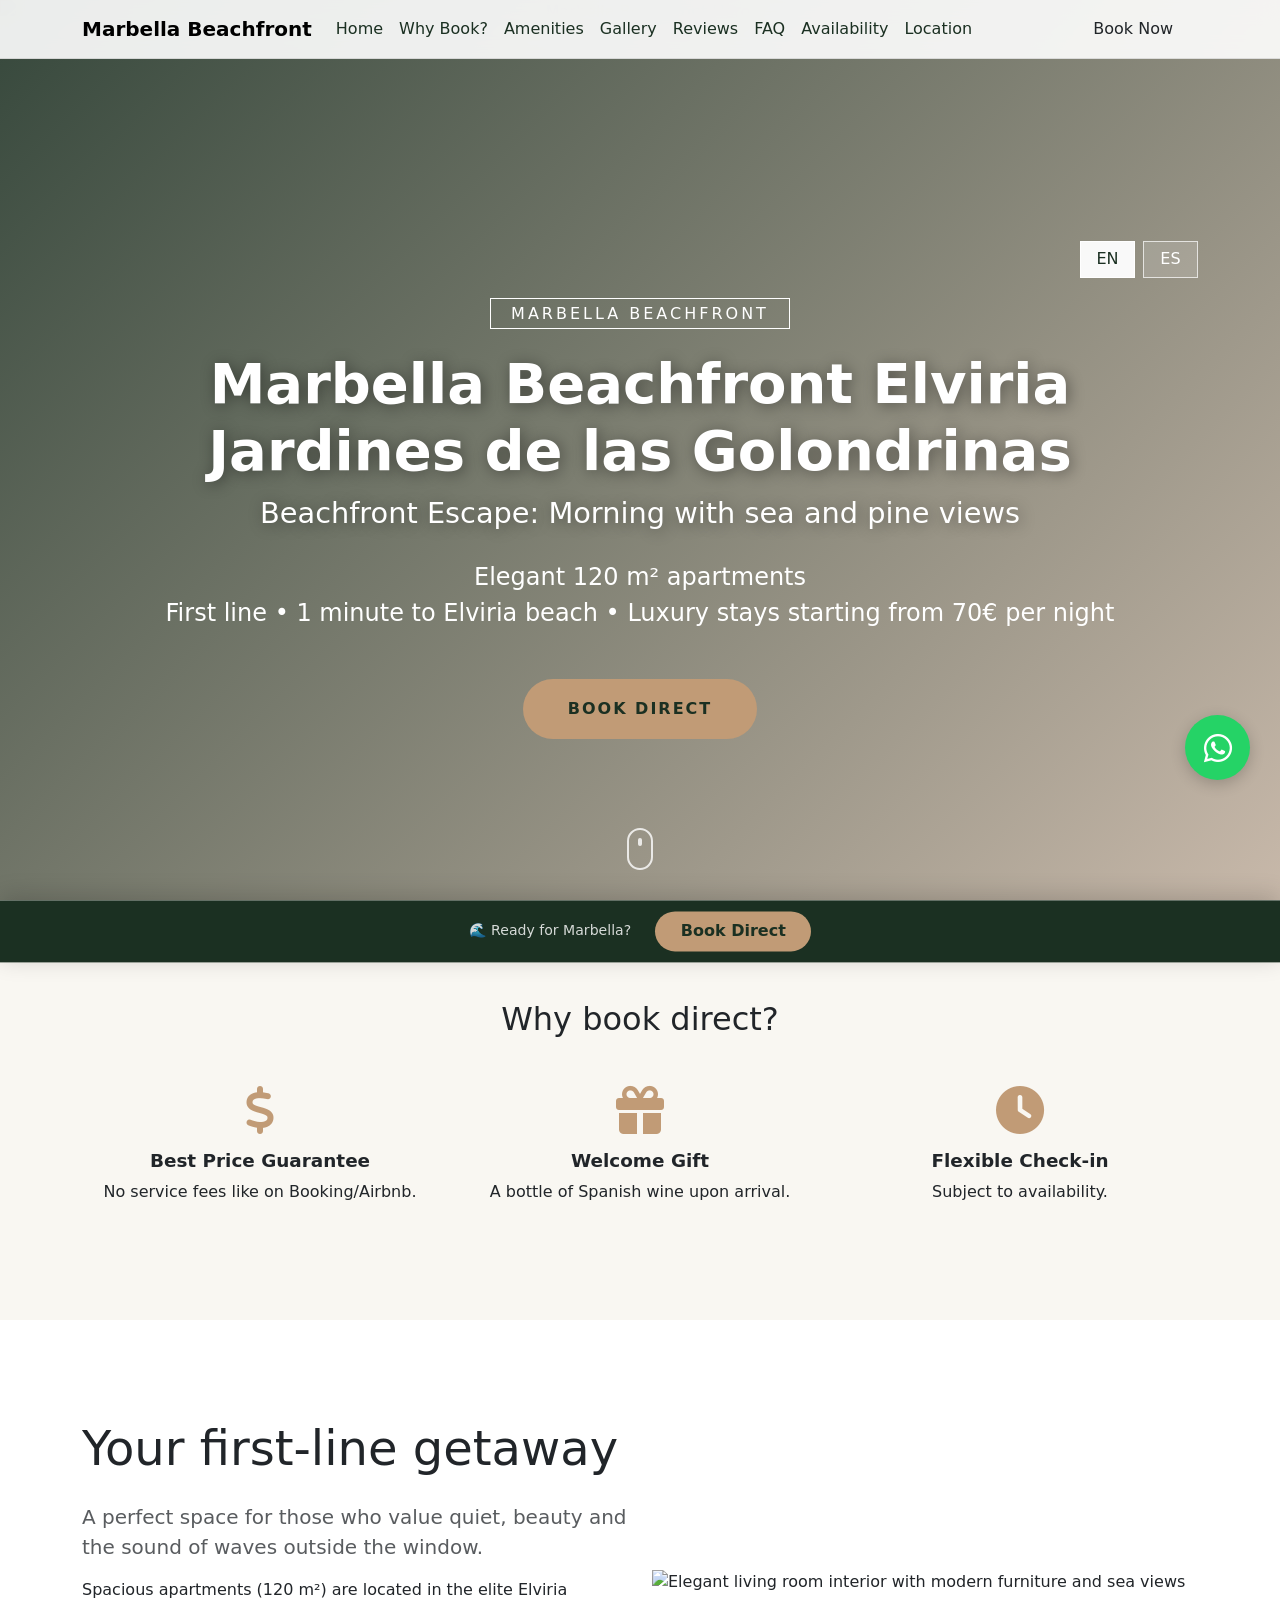
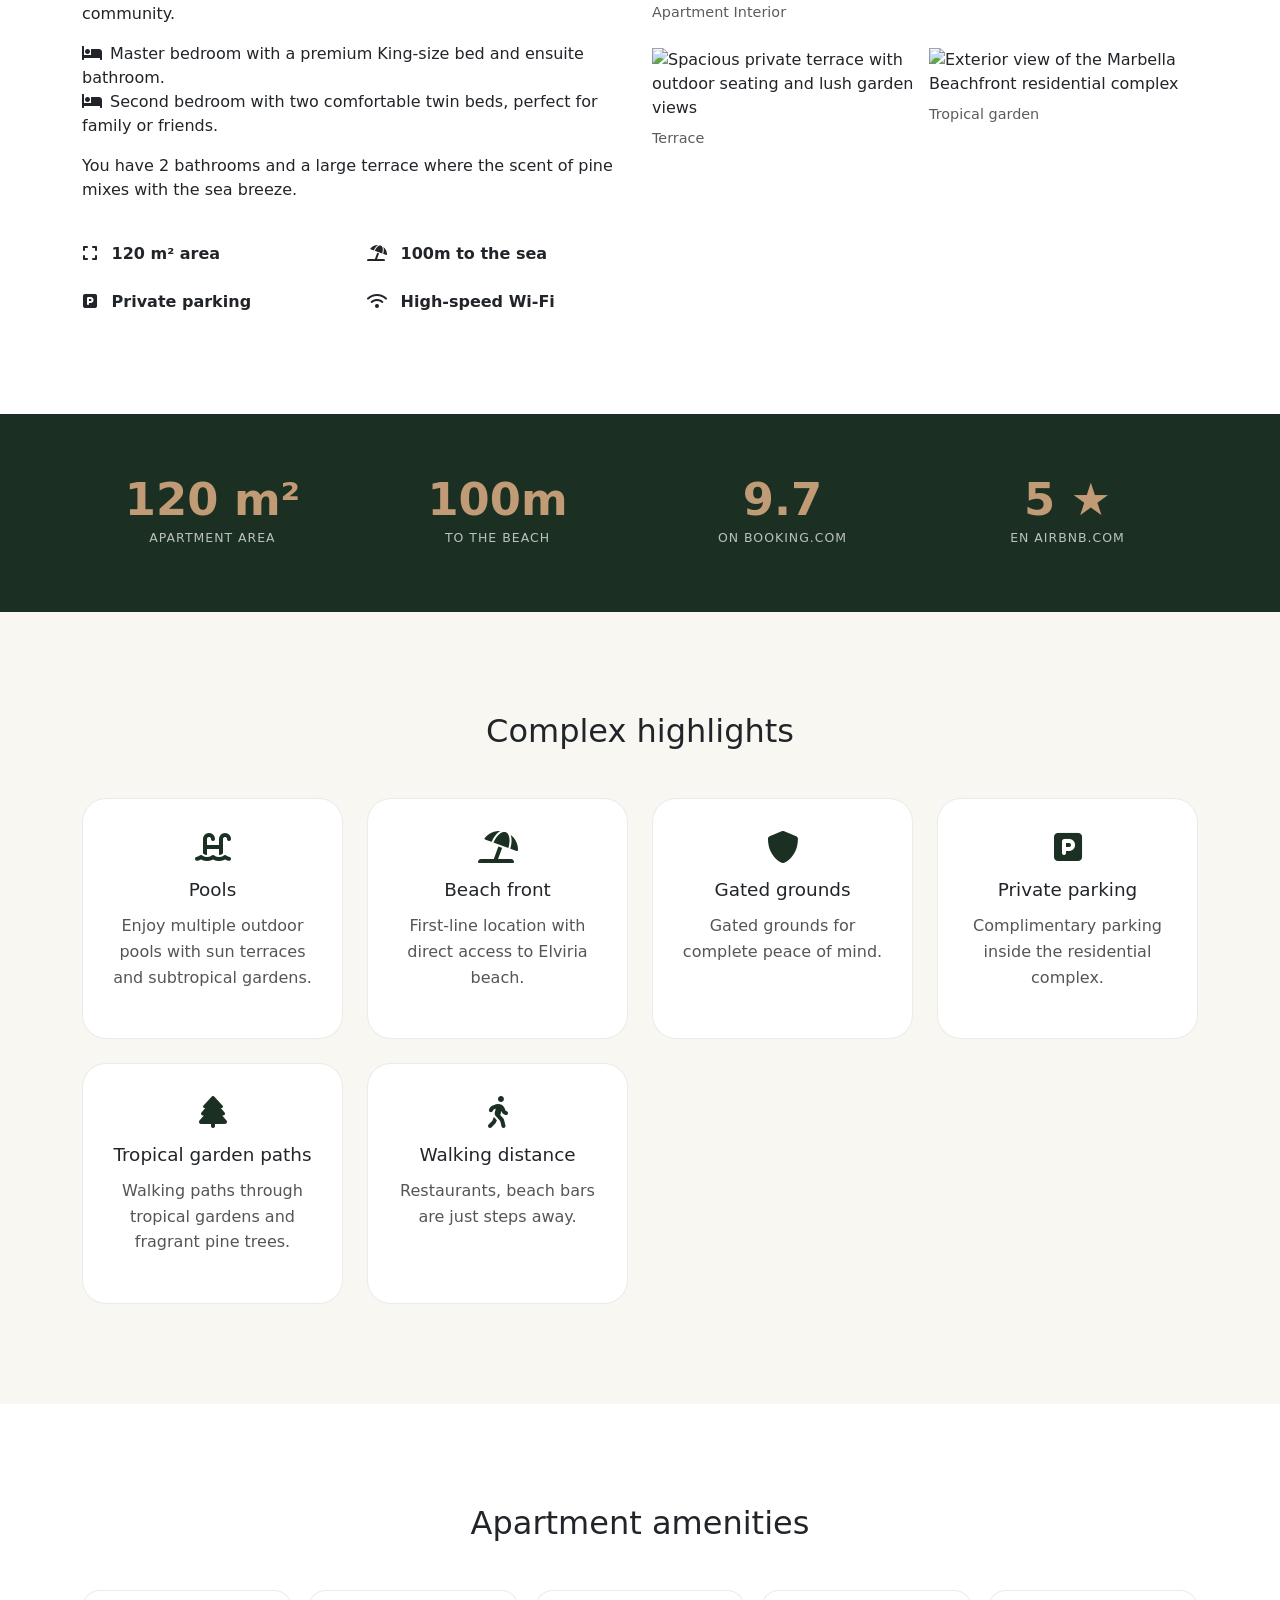
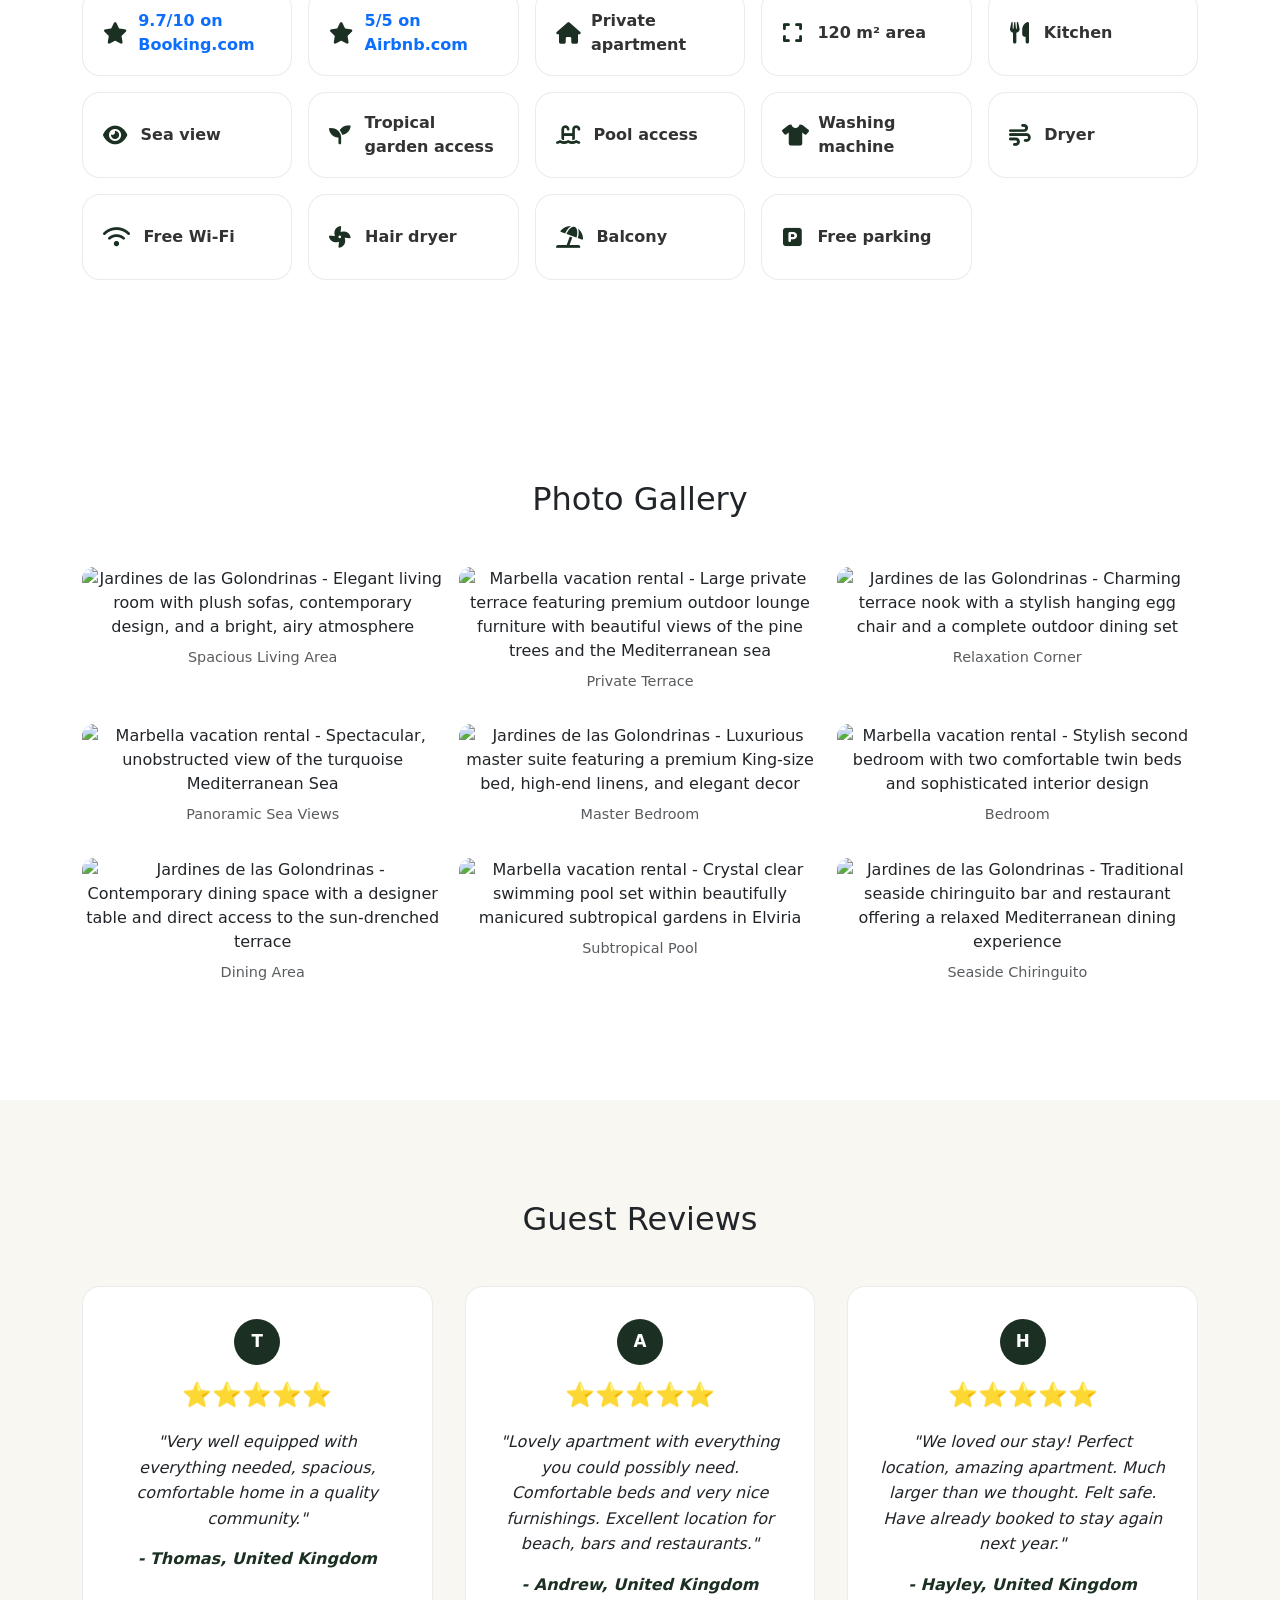
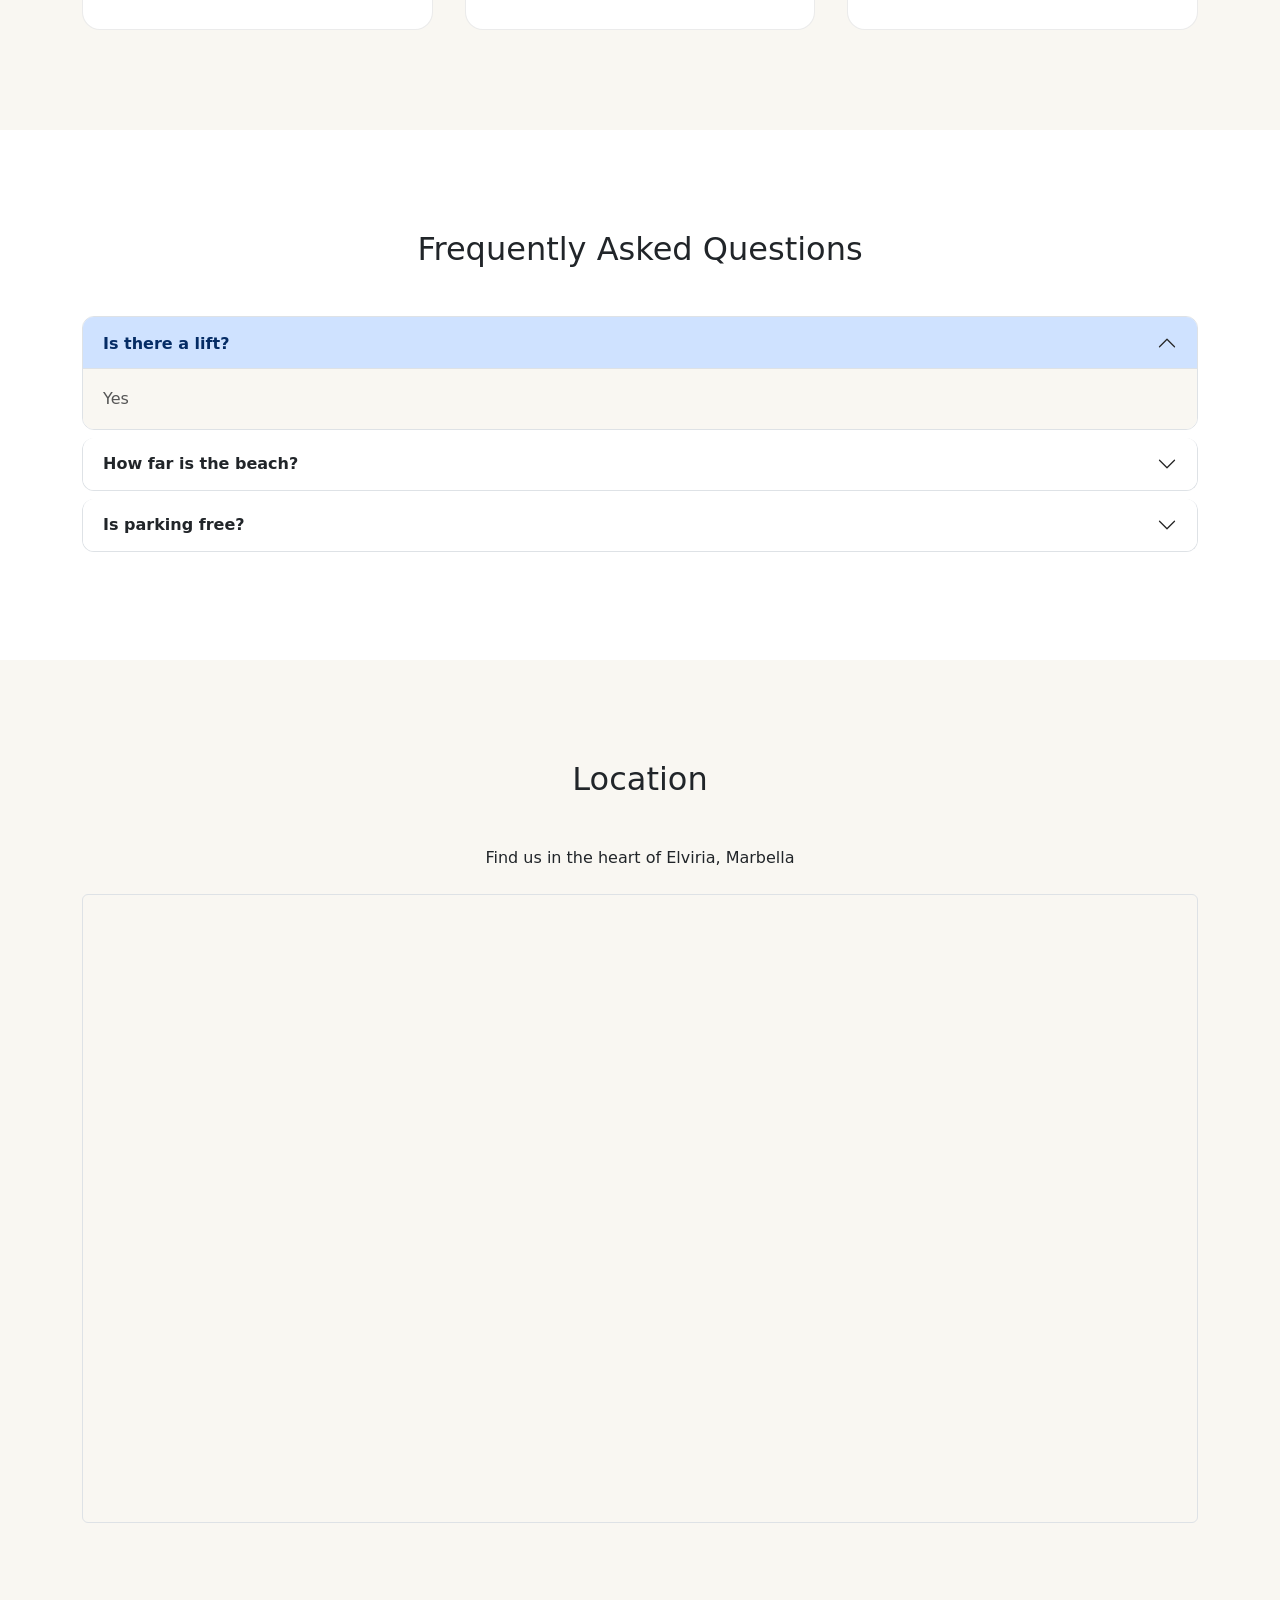
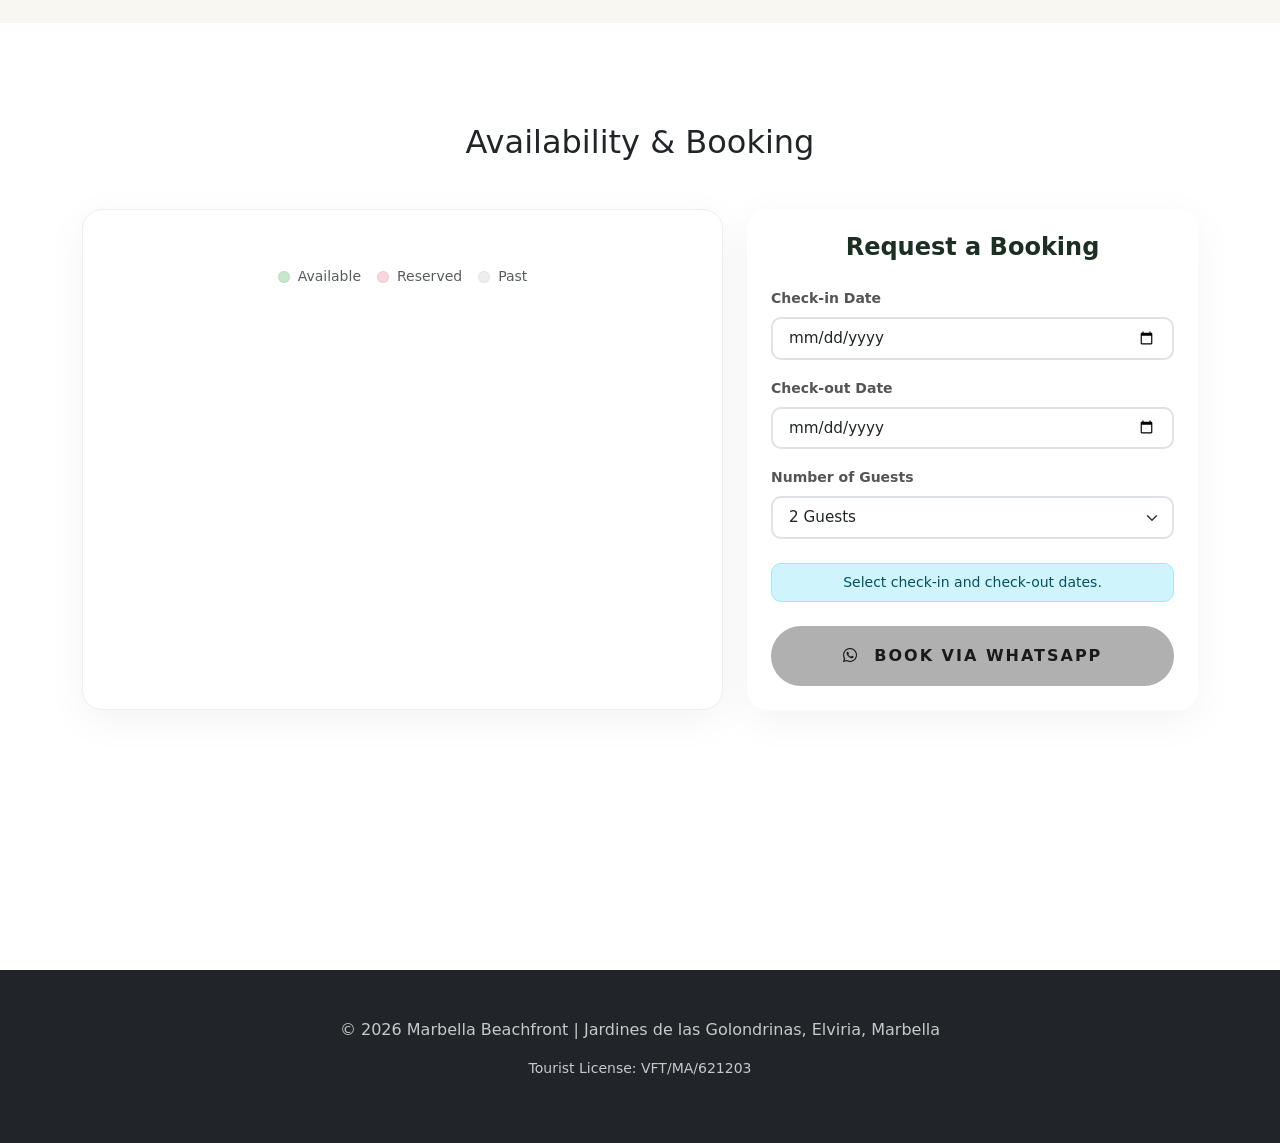
==== commit c24ae24a: "star icon" ====
--- a/en/index.html
+++ b/en/index.html
@@ -1138,9 +1138,9 @@
     <section class="section-padding container">
         <h2 class="mb-5 text-center">Apartment amenities</h2>
         <div class="amenity-feature-grid">
-            <div class="feature-item"><i class="fa fa-booking"></i><span><a href="https://www.booking.com/Share-o2ShtT"
+            <div class="feature-item"><i class="fa fa-star"></i><span><a href="https://www.booking.com/Share-o2ShtT"
                         target="_blank" class="text-decoration-none">9.7/10 on Booking.com</a></span></div>
-            <div class="feature-item"><i class="fa fa-airbnb"></i><span><a href="https://www.airbnb.com/rooms/842041070115468929?guests=1&adults=1&s=67&unique_share_id=85eae78d-d70d-44f3-8d73-b66e6d549e7d"
+            <div class="feature-item"><i class="fa fa-star"></i><span><a href="https://www.airbnb.com/rooms/842041070115468929?guests=1&adults=1&s=67&unique_share_id=85eae78d-d70d-44f3-8d73-b66e6d549e7d"
                         target="_blank" class="text-decoration-none">5/5 on Airbnb.com</a></span></div>
             <div class="feature-item"><i class="fa fa-home"></i><span>Private apartment</span></div>
             <div class="feature-item"><i class="fa fa-expand"></i><span>120 m² area</span></div>
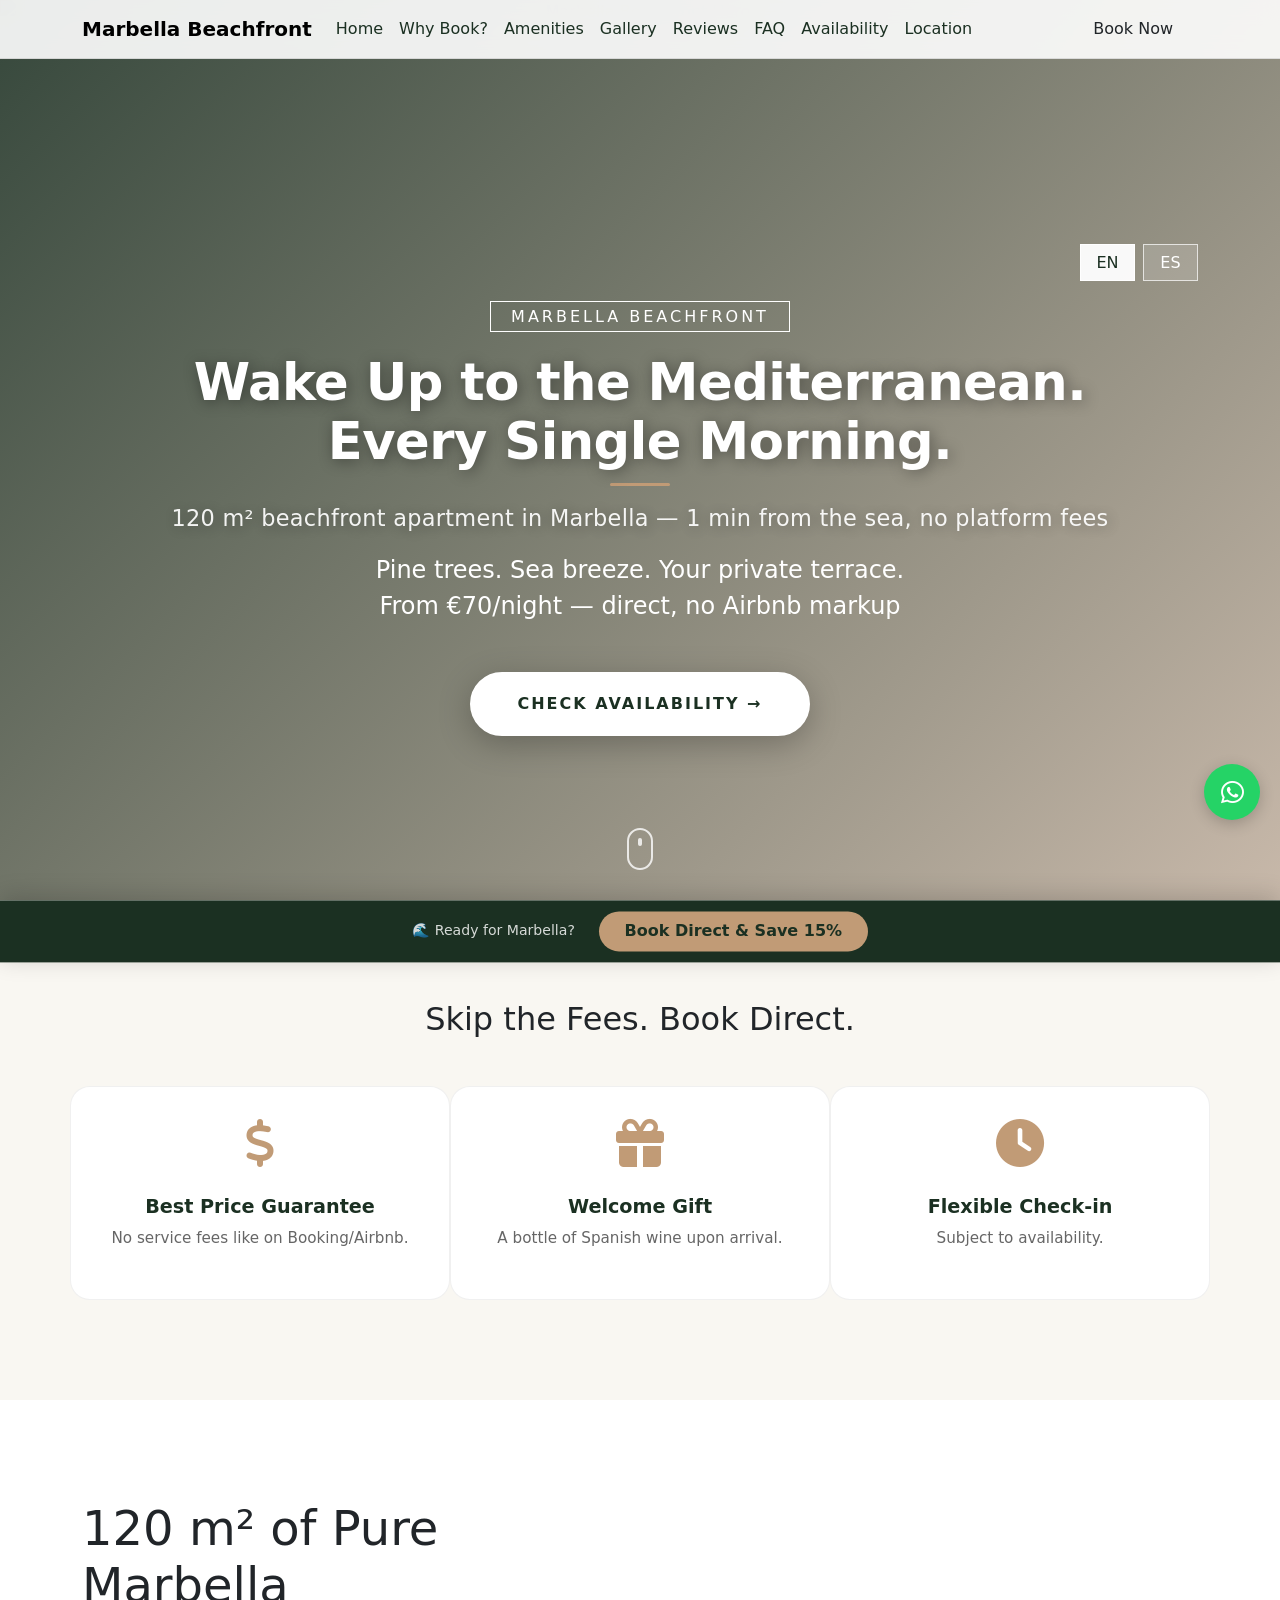
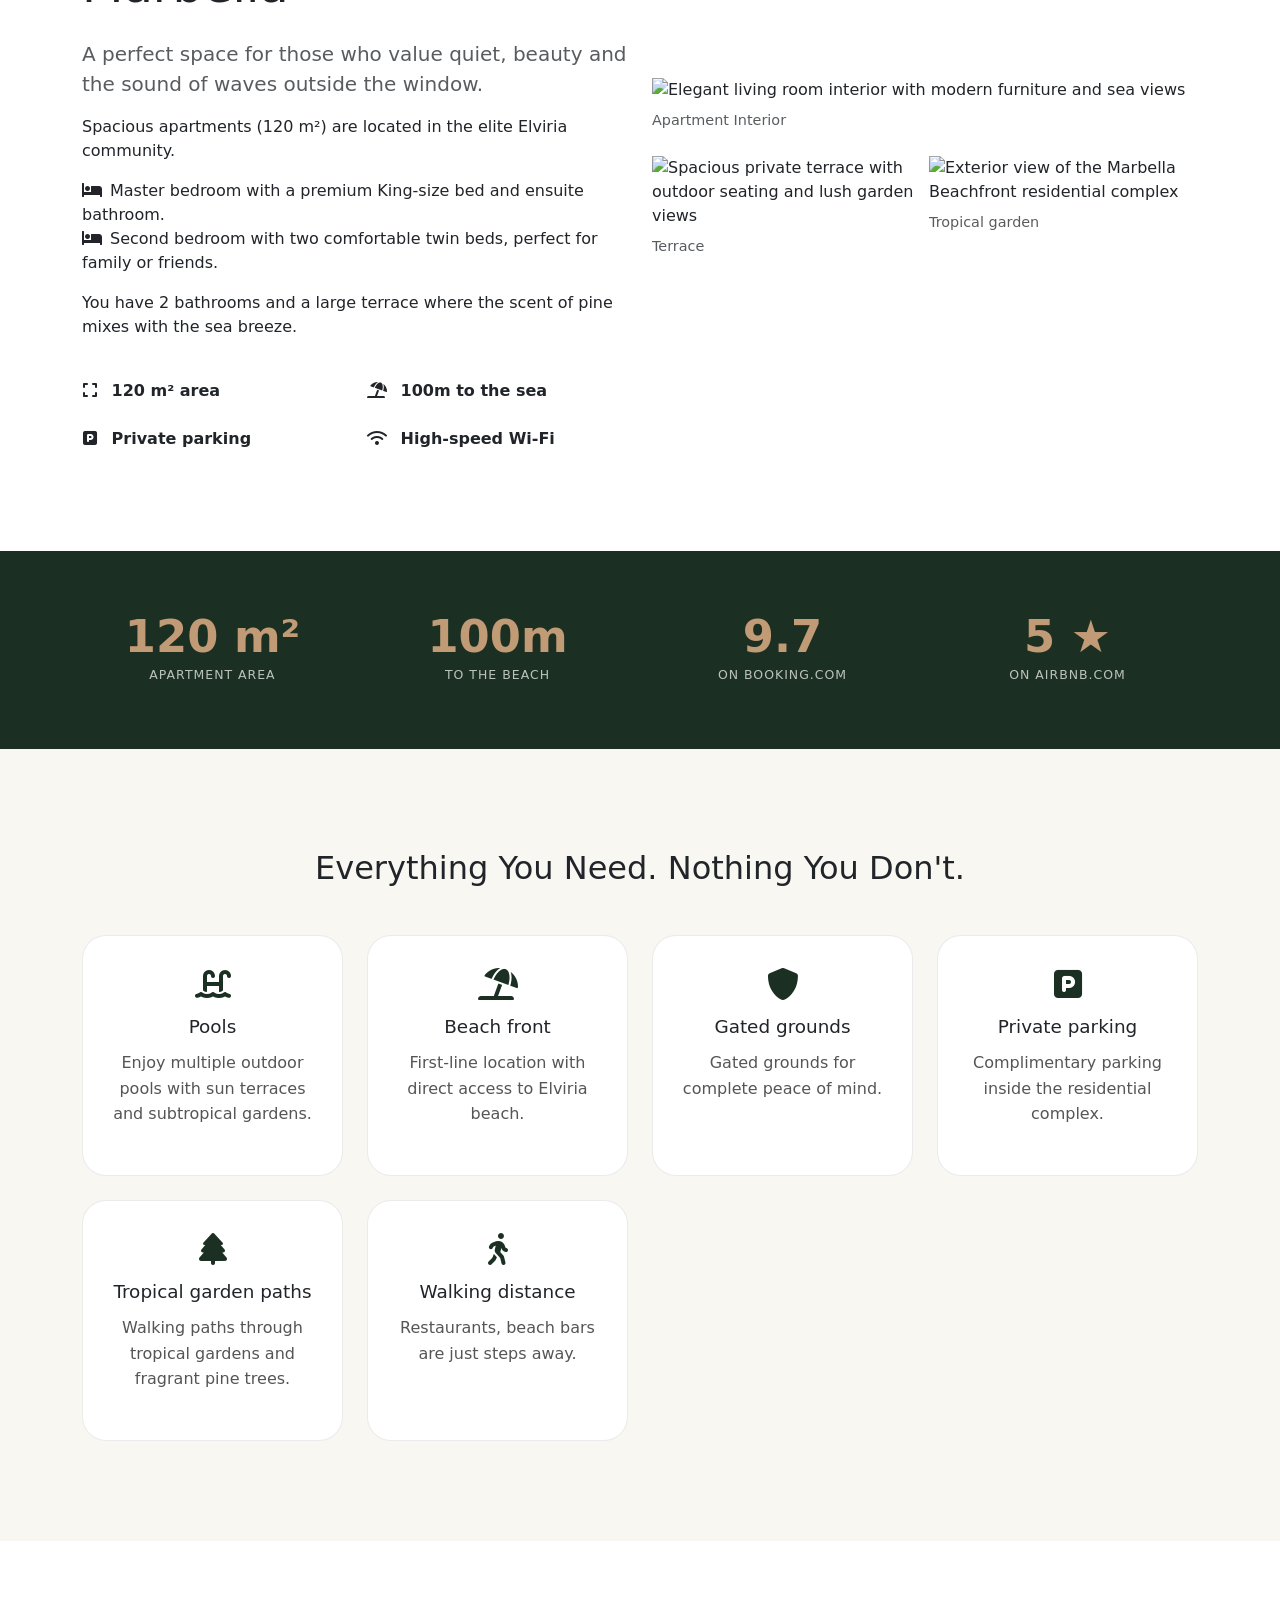
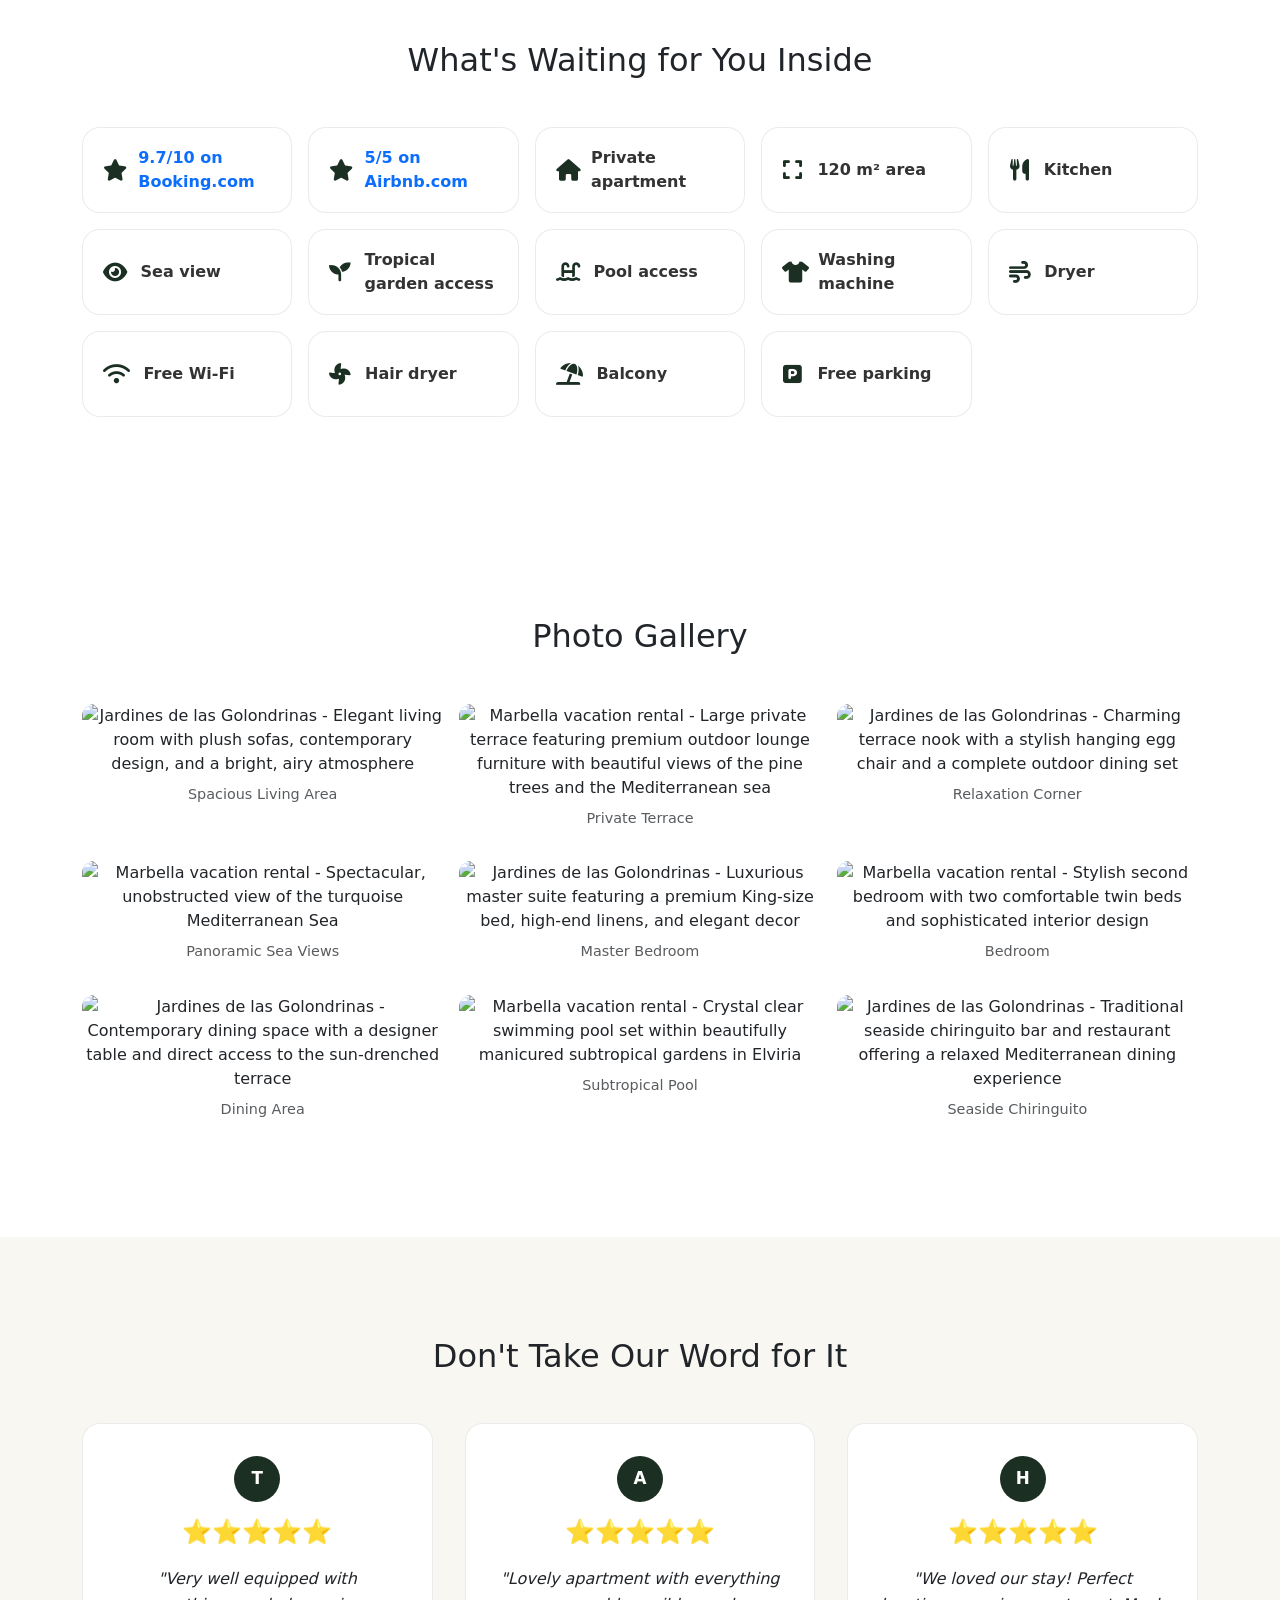
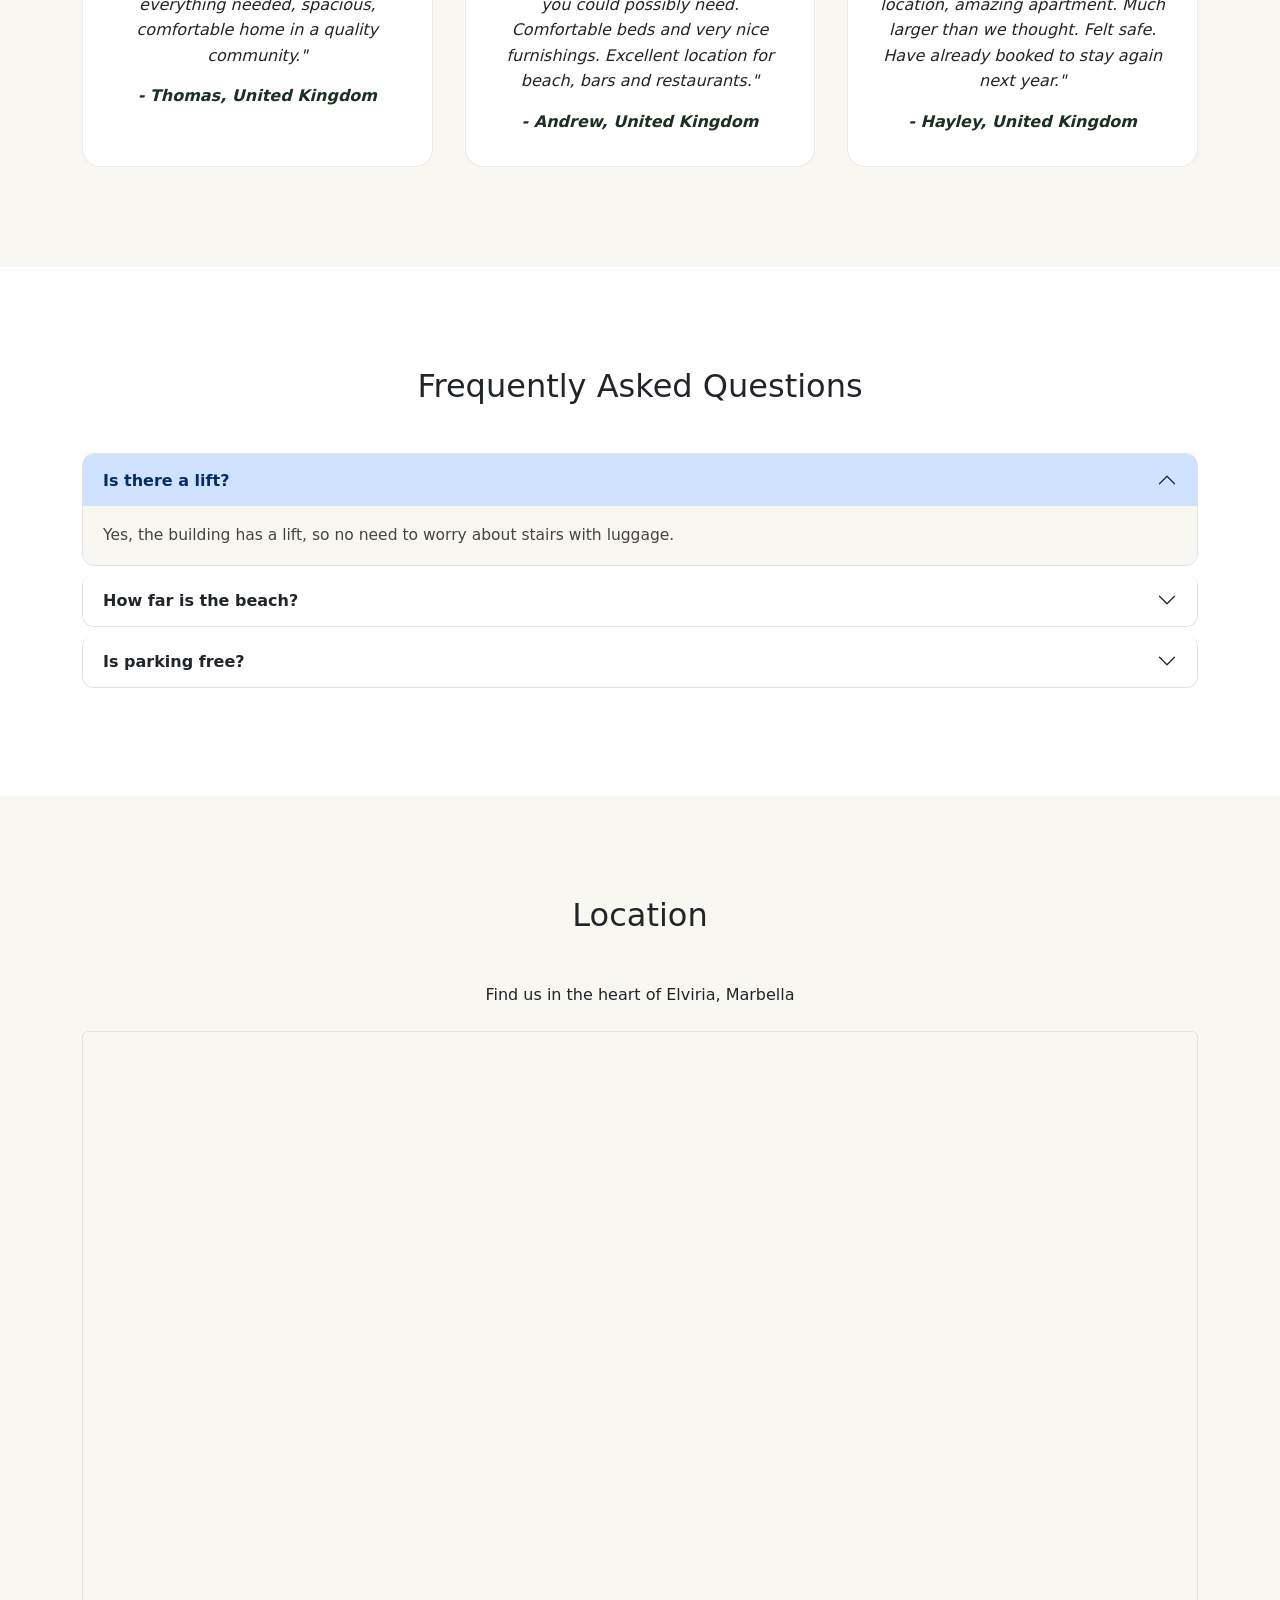
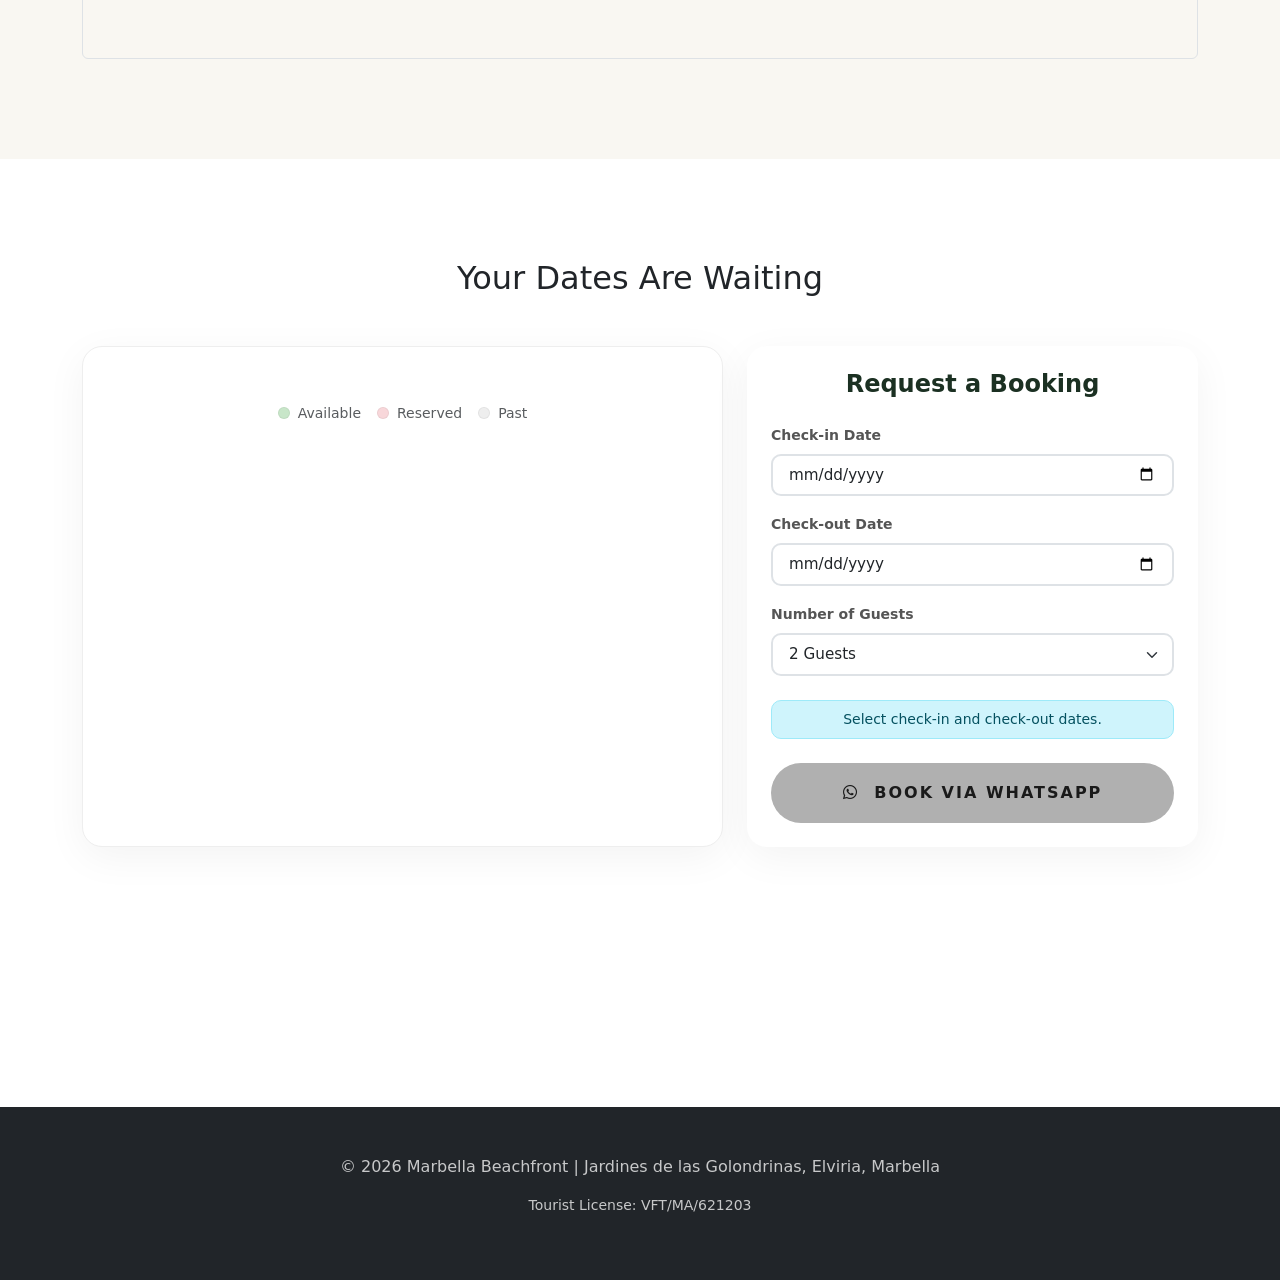
==== commit 51ae3ca1: "feat: UI/UX, SEO, copy & performance improvements for EN and ES pages - Hero: AIDA headlines, gold h" ====
--- a/en/index.html
+++ b/en/index.html
@@ -12,19 +12,21 @@
     <meta property="og:url" content="https://marbellabeachfront.es/en/">
     <meta property="og:title" content="Marbella Beachfront Elviria Jardines de las Golondrinas | Luxury Rental">
     <meta property="og:description"
-        content="Direct booking of first-line apartments in Marbella. 120 m², sea view, 2 bedrooms. Steps from the beach.">
+        content="Direct booking of a 120 m² beachfront apartment in Marbella. Sea views, 2 bedrooms, 1 min to Elviria beach. From €70/night.">
     <meta property="og:image"
         content="https://res.cloudinary.com/dqu5jcj8g/image/upload/f_auto,q_auto,w_1200/v1776955350/443747267_rb8e9c.webp">
     <meta property="og:image:width" content="1200">
     <meta property="og:image:height" content="630">
     <meta property="og:locale" content="en_US">
     <meta name="robots" content="index, follow">
+    <meta name="theme-color" content="#1B3022">
+    <meta property="og:site_name" content="Marbella Beachfront">
     <meta property="fb:app_id" content="2254764404931859">
     <meta property="twitter:card" content="summary_large_image">
     <meta property="twitter:url" content="https://marbellabeachfront.es/en/">
     <meta property="twitter:title" content="Marbella Beachfront Elviria Jardines de las Golondrinas | Luxury Rental">
     <meta property="twitter:description"
-        content="Direct booking of first-line apartments in Marbella. 120 m², sea view, 2 bedrooms.">
+        content="Direct booking of a 120 m² beachfront apartment in Marbella. Sea views, 2 bedrooms, 1 min to Elviria beach. From €70/night.">
     <meta property="twitter:image"
         content="https://res.cloudinary.com/dqu5jcj8g/image/upload/f_auto,q_auto,w_1200/v1776955957/443747082_1_wy7gyt.webp">
 
@@ -36,6 +38,7 @@
     <link rel="preconnect" href="https://cdn.jsdelivr.net">
     <link rel="preconnect" href="https://cdnjs.cloudflare.com">
     <link rel="preconnect" href="https://res.cloudinary.com">
+    <link rel="preconnect" href="https://fonts.gstatic.com" crossorigin>
 
     <link rel="preload" as="image"
         href="https://res.cloudinary.com/dqu5jcj8g/image/upload/f_auto,q_auto,w_600/443747082_u9f8ch.webp"
@@ -89,25 +92,39 @@
 
         .hero h1 {
             color: #fff;
-            font-size: 3.5rem;
+            font-size: 3.2rem;
             text-shadow: 2px 2px 15px rgba(0, 0, 0, .4);
             z-index: 1;
-            font-weight: 700;
-            margin-bottom: 0.5rem;
+            font-weight: 800;
+            letter-spacing: -0.5px;
+            line-height: 1.15;
+            margin-bottom: 1rem;
+        }
+
+        .hero h1::after {
+            content: '';
+            display: block;
+            width: 60px;
+            height: 3px;
+            background: var(--gold);
+            margin: 0.75rem auto 0;
+            border-radius: 2px;
         }
 
         .hero .subtitle {
             color: #fff;
-            font-size: 1.8rem;
+            font-size: 1.4rem;
             text-shadow: 2px 2px 15px rgba(0, 0, 0, .4);
             z-index: 1;
-            font-weight: 300;
-            margin-bottom: 1.5rem;
+            font-weight: 400;
+            opacity: 0.92;
+            letter-spacing: 0.3px;
+            margin-bottom: 1rem;
         }
 
         @media (max-width: 768px) {
-            .hero h1 { font-size: 2.2rem; }
-            .hero .subtitle { font-size: 1.3rem; }
+            .hero h1 { font-size: 1.9rem; }
+            .hero .subtitle { font-size: 1.1rem; }
         }
 
         .hero .container {
@@ -162,15 +179,40 @@
             padding-bottom: 260px;
         }
 
+        @media (max-width: 768px) {
+            #booking { padding-bottom: 100px; }
+        }
+
         .bg-accent {
             background-color: var(--sand);
         }
 
-        /* why-book card headings: styled compact like old h4 */
+        /* why-book cards */
+        #why-book .col-md-4 {
+            background: #fff;
+            border-radius: 20px;
+            padding: 2rem 1.5rem;
+            border: 1px solid rgba(0,0,0,0.06);
+            transition: transform 0.25s ease, box-shadow 0.25s ease;
+        }
+
+        #why-book .col-md-4:hover {
+            transform: translateY(-5px);
+            box-shadow: 0 16px 40px rgba(0,0,0,0.08);
+        }
+
         #why-book h3 {
-            font-size: 1.15rem;
-            font-weight: 600;
+            font-size: 1.2rem;
+            font-weight: 700;
+            color: var(--dark-green);
+            margin-top: 0.75rem;
             margin-bottom: .5rem;
+        }
+
+        #why-book p {
+            color: #666;
+            font-size: 0.95rem;
+            line-height: 1.6;
         }
 
         .btn-direct {
@@ -194,6 +236,32 @@
             color: #fff;
         }
 
+        /* Hero CTA override — white button for max contrast on dark background */
+        .hero .btn-direct {
+            background-color: #ffffff;
+            color: var(--dark-green);
+            border: 2px solid #ffffff;
+            box-shadow: 0 8px 32px rgba(0, 0, 0, 0.25);
+            font-size: 1rem;
+        }
+
+        .hero .btn-direct:hover {
+            background-color: var(--gold);
+            color: #fff;
+            border-color: var(--gold);
+            box-shadow: 0 12px 40px rgba(193, 155, 118, 0.5);
+        }
+
+        @media (max-width: 480px) {
+            .btn-direct {
+                padding: 14px 28px;
+                letter-spacing: 1px;
+                font-size: 0.85rem;
+                width: 100%;
+                justify-content: center;
+            }
+        }
+
         .lang-switcher a,
         .lang-switcher button {
             min-width: 55px;
@@ -225,6 +293,10 @@
             transition: .4s;
         }
 
+        @media (max-width: 576px) {
+            .gallery-img { height: 220px; }
+        }
+
         .gallery-img:hover {
             filter: brightness(.9);
         }
@@ -338,20 +410,21 @@
 
         .whatsapp-float {
             position: fixed;
-            bottom: 120px;
-            right: 30px;
+            bottom: 80px;
+            right: 20px;
             background: #25d366;
             color: #fff;
-            width: 65px;
-            height: 65px;
+            width: 56px;
+            height: 56px;
             border-radius: 50%;
             display: flex;
             align-items: center;
             justify-content: center;
-            font-size: 32px;
-            z-index: 1000;
+            font-size: 26px;
+            z-index: 1001;
             box-shadow: 0 4px 15px rgba(0, 0, 0, .2);
             text-decoration: none;
+            transition: transform 0.25s ease, bottom 0.4s cubic-bezier(0.22,1,0.36,1);
         }
 
         .whatsapp-float:hover {
@@ -361,8 +434,11 @@
 
         @media (max-width:768px) {
             .whatsapp-float {
-                bottom: 100px;
-                right: 20px;
+                bottom: 75px;
+                right: 16px;
+                width: 50px;
+                height: 50px;
+                font-size: 22px;
             }
         }
 
@@ -552,7 +628,8 @@
             font-weight: 600;
             color: var(--dark-green);
             background-color: #fff;
-            padding: 1.25rem;
+            padding: 1.25rem 1.5rem;
+            font-size: 1rem;
         }
 
         .accordion-button:not(.collapsed) {
@@ -567,13 +644,16 @@
         }
 
         .accordion-button::after {
-            filter: grayscale(1);
+            filter: none;
+            background-image: url("data:image/svg+xml,%3csvg xmlns='http://www.w3.org/2000/svg' viewBox='0 0 16 16' fill='%231B3022'%3e%3cpath fill-rule='evenodd' d='M1.646 4.646a.5.5 0 0 1 .708 0L8 10.293l5.646-5.647a.5.5 0 0 1 .708.708l-6 6a.5.5 0 0 1-.708 0l-6-6a.5.5 0 0 1 0-.708z'/%3e%3c/svg%3e");
         }
 
         .accordion-body {
-            color: #555;
-            line-height: 1.7;
+            color: #444;
+            line-height: 1.75;
             background-color: var(--sand);
+            padding: 1.25rem 1.5rem;
+            font-size: 0.97rem;
         }
 
         .reveal {
@@ -752,6 +832,7 @@
             background: var(--dark-green);
             color: #fff;
             padding: .7rem 1.5rem;
+            padding-bottom: calc(.7rem + env(safe-area-inset-bottom));
             display: flex;
             align-items: center;
             justify-content: center;
@@ -799,9 +880,10 @@
         }
     </style>
 
-    <link rel="stylesheet" href="https://cdn.jsdelivr.net/npm/bootstrap@5.3.0/dist/css/bootstrap.min.css">
+    <link rel="preload" href="https://cdn.jsdelivr.net/npm/bootstrap@5.3.0/dist/css/bootstrap.min.css" as="style" onload="this.onload=null;this.rel='stylesheet'">
+    <noscript><link rel="stylesheet" href="https://cdn.jsdelivr.net/npm/bootstrap@5.3.0/dist/css/bootstrap.min.css"></noscript>
     <link rel="stylesheet"
-        href="https://fonts.googleapis.com/css2?family=Montserrat:wght@300;400;600&family=Playfair+Display:wght@700&display=swap">
+        href="https://fonts.googleapis.com/css2?family=Montserrat:wght@300;400;600&display=swap">
     <link rel="stylesheet" href="https://cdnjs.cloudflare.com/ajax/libs/font-awesome/6.0.0/css/all.min.css"
         media="print" onload="this.media='all'">
 
@@ -977,12 +1059,11 @@
                     style="border:1px solid #fff;padding:5px 20px;text-transform:uppercase;letter-spacing:3px">Marbella
                     Beachfront</span>
             </div>
-            <h1>Marbella Beachfront Elviria Jardines de las Golondrinas</h1>
-
-            <p class="subtitle">Beachfront Escape: Morning with sea and pine views</p>
-            <p class="lead mb-5 fs-4">Elegant 120 m² apartments<br>First line • 1 minute
-                to Elviria beach • Luxury stays starting from 70€ per night</p>
-            <a href="#booking" class="btn-direct text-decoration-none">Book direct</a>
+            <h1>Wake Up to the Mediterranean.<br>Every Single Morning.</h1>
+
+            <p class="subtitle">120 m² beachfront apartment in Marbella — 1 min from the sea, no platform fees</p>
+            <p class="lead mb-5 fs-4">Pine trees. Sea breeze. Your private terrace.<br>From <strong>€70/night</strong> — direct, no Airbnb markup</p>
+            <a href="#booking" class="btn-direct text-decoration-none">Check Availability →</a>
         </div>
         <div class="scroll-indicator">
             <a href="#why-book" aria-label="Scroll Down">
@@ -995,7 +1076,7 @@
 
     <section class="section-padding bg-accent reveal" id="why-book">
         <div class="container">
-            <h2 class="text-center mb-5">Why book direct?</h2>
+            <h2 class="text-center mb-5">Skip the Fees. Book Direct.</h2>
             <div class="row g-4">
                 <div class="col-md-4 text-center reveal">
                     <i class="fa fa-dollar-sign fa-3x mb-3" style="color:var(--gold)"></i>
@@ -1019,9 +1100,8 @@
     <section class="section-padding container reveal" id="overview">
         <div class="row align-items-center">
             <div class="col-lg-6 mb-5 mb-lg-0">
-                <h2 class="display-5 mb-4">Your first-line getaway</h2>
-                <p class="lead text-muted">A perfect space for those who value quiet, beauty and the sound of waves
-                    outside the window.</p>
+                <h2 class="display-5 mb-4">120 m² of Pure Marbella</h2>
+                <p class="lead text-muted">A perfect space for those who value quiet, beauty and the sound of waves outside the window.</p>
                 <p>Spacious apartments (120 m²) are located in the elite Elviria community.</p>
                 <ul class="list-unstyled mb-3">
                     <li><i class="fa fa-bed me-2"></i>Master bedroom with a premium King-size bed and ensuite bathroom.
@@ -1096,7 +1176,7 @@
                 <div class="col-6 col-md-3">
                     <div class="stat-item">
                         <span class="stat-number" data-count="5" data-suffix="★">5 ★</span>
-                        <span class="stat-label">En Airbnb.com</span>
+                        <span class="stat-label">On Airbnb.com</span>
                     </div>
                 </div>
             </div>
@@ -1105,7 +1185,7 @@
 
     <section class="section-padding bg-accent reveal" id="amenities">
         <div class="container">
-            <h2 class="text-center mb-5">Complex highlights</h2>
+            <h2 class="text-center mb-5">Everything You Need. Nothing You Don't.</h2>
             <div class="amenities-grid">
                 <div class="amenity-card reveal"><i class="fa fa-swimming-pool"></i>
                     <h3>Pools</h3>
@@ -1136,7 +1216,7 @@
     </section>
 
     <section class="section-padding container">
-        <h2 class="mb-5 text-center">Apartment amenities</h2>
+        <h2 class="mb-5 text-center">What's Waiting for You Inside</h2>
         <div class="amenity-feature-grid">
             <div class="feature-item"><i class="fa fa-star"></i><span><a href="https://www.booking.com/Share-o2ShtT"
                         target="_blank" class="text-decoration-none">9.7/10 on Booking.com</a></span></div>
@@ -1272,7 +1352,7 @@
 
     <section class="section-padding bg-accent reveal" id="reviews">
         <div class="container">
-            <h2 class="text-center mb-5">Guest Reviews</h2>
+            <h2 class="text-center mb-5">Don't Take Our Word for It</h2>
             <div class="reviews-grid">
                 <div class="review-card reveal">
                     <div class="review-avatar" aria-hidden="true">T</div>
@@ -1310,7 +1390,7 @@
                 </h2>
                 <div id="collapseOne" class="accordion-collapse collapse show" aria-labelledby="headingOne"
                     data-bs-parent="#faqAccordion">
-                    <div class="accordion-body">Yes</div>
+                    <div class="accordion-body">Yes, the building has a lift, so no need to worry about stairs with luggage.</div>
                 </div>
             </div>
             <div class="accordion-item">
@@ -1321,7 +1401,7 @@
                 </h2>
                 <div id="collapseTwo" class="accordion-collapse collapse" aria-labelledby="headingTwo"
                     data-bs-parent="#faqAccordion">
-                    <div class="accordion-body">1 min walk</div>
+                    <div class="accordion-body">Just 1 minute on foot — step out of the complex and you're on Elviria beach. No roads to cross.</div>
                 </div>
             </div>
             <div class="accordion-item">
@@ -1332,7 +1412,7 @@
                 </h2>
                 <div id="collapseThree" class="accordion-collapse collapse" aria-labelledby="headingThree"
                     data-bs-parent="#faqAccordion">
-                    <div class="accordion-body">Yes, private gated parking</div>
+                    <div class="accordion-body">Yes, completely free. You get a dedicated private parking spot inside the gated complex — included in your stay.</div>
                 </div>
             </div>
         </div>
@@ -1352,7 +1432,7 @@
     </section>
 
     <section id="booking" class="section-padding container">
-        <h2 class="mb-5 text-center">Availability & Booking</h2>
+        <h2 class="mb-5 text-center">Your Dates Are Waiting</h2>
         <div class="row g-4 justify-content-center align-items-stretch">
             <div class="col-lg-7">
                 <div id="calendar-container"
@@ -1441,8 +1521,8 @@
 
     <!-- Sticky Book CTA -->
     <div class="sticky-cta" id="sticky-cta" role="complementary" aria-label="Quick booking">
-        <span class="sticky-cta-text">🌊 Ready for Marbella?</span>
-        <a href="#booking" class="btn-gold">Book Direct</a>
+                    <span class="sticky-cta-text">🌊 Ready for Marbella?</span>
+                        <a href="#booking" class="btn-gold">Book Direct & Save 15%</a>
     </div>
 
 </body>
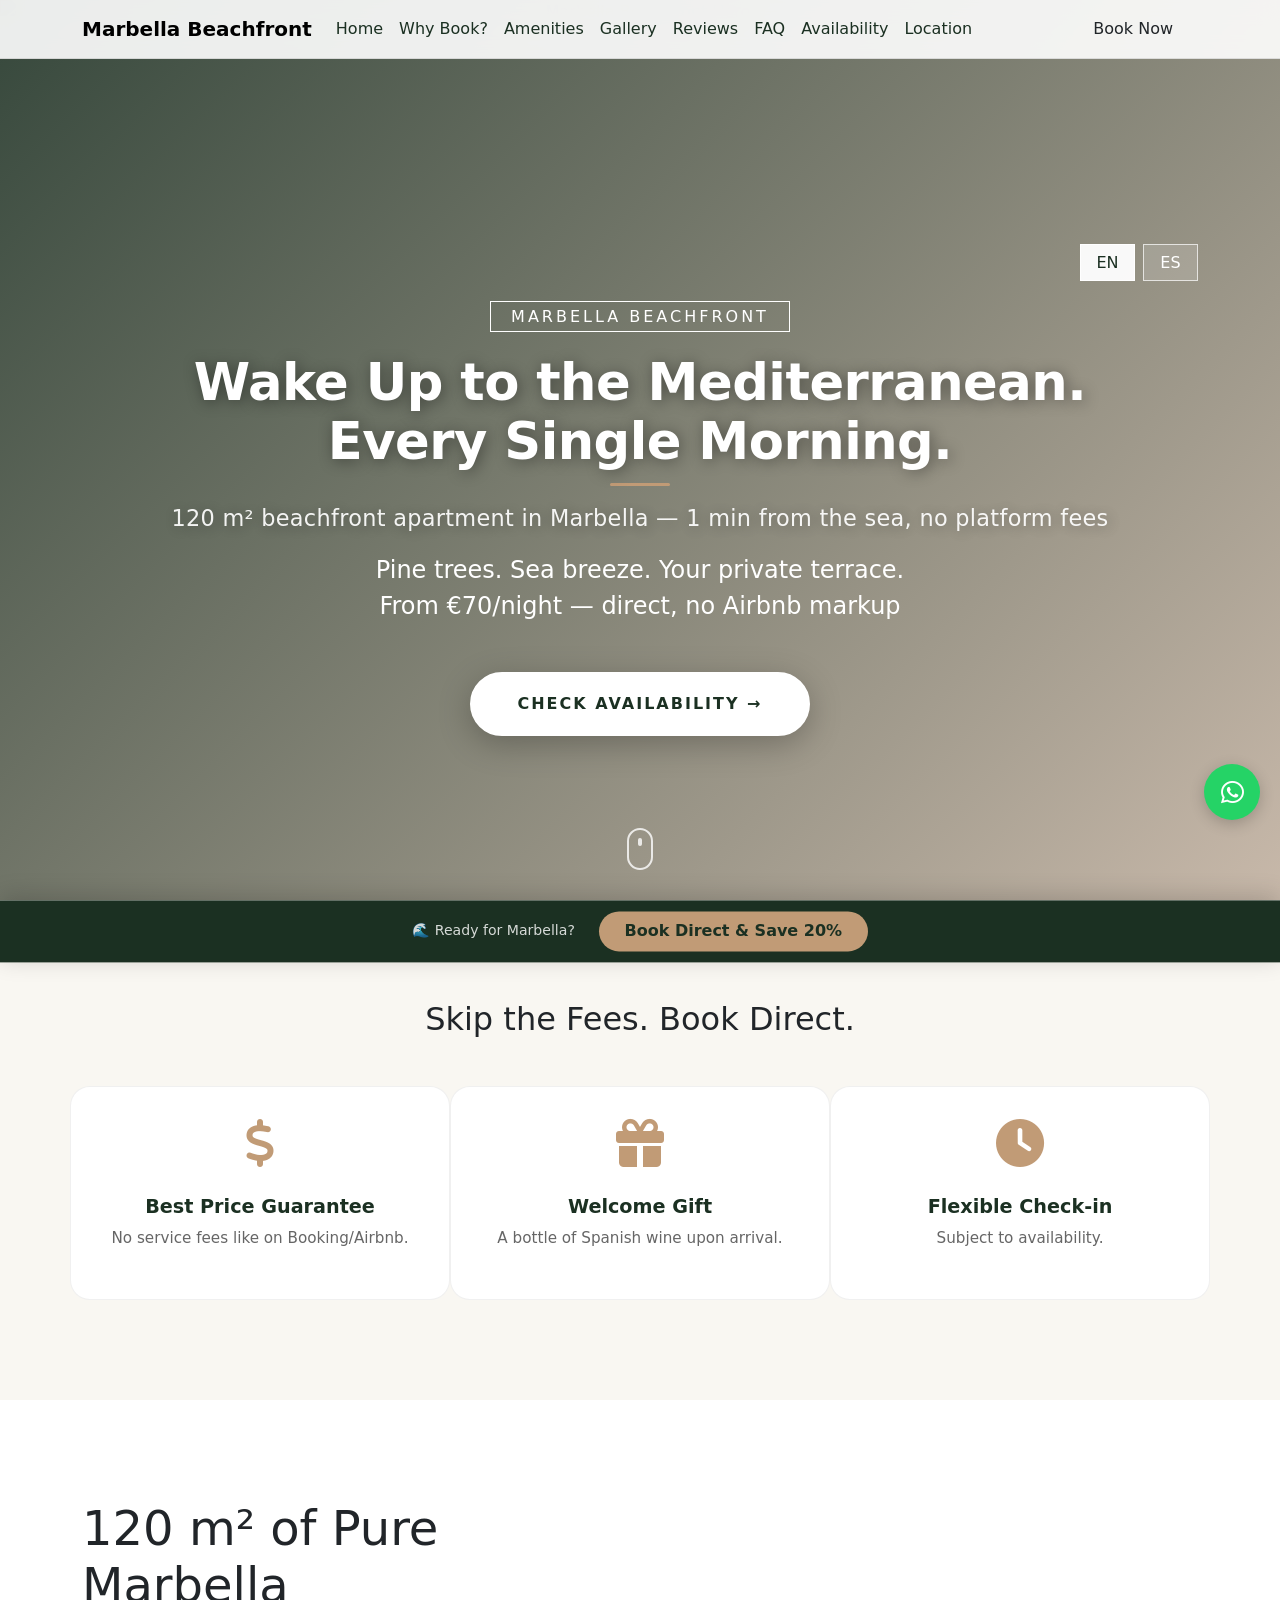
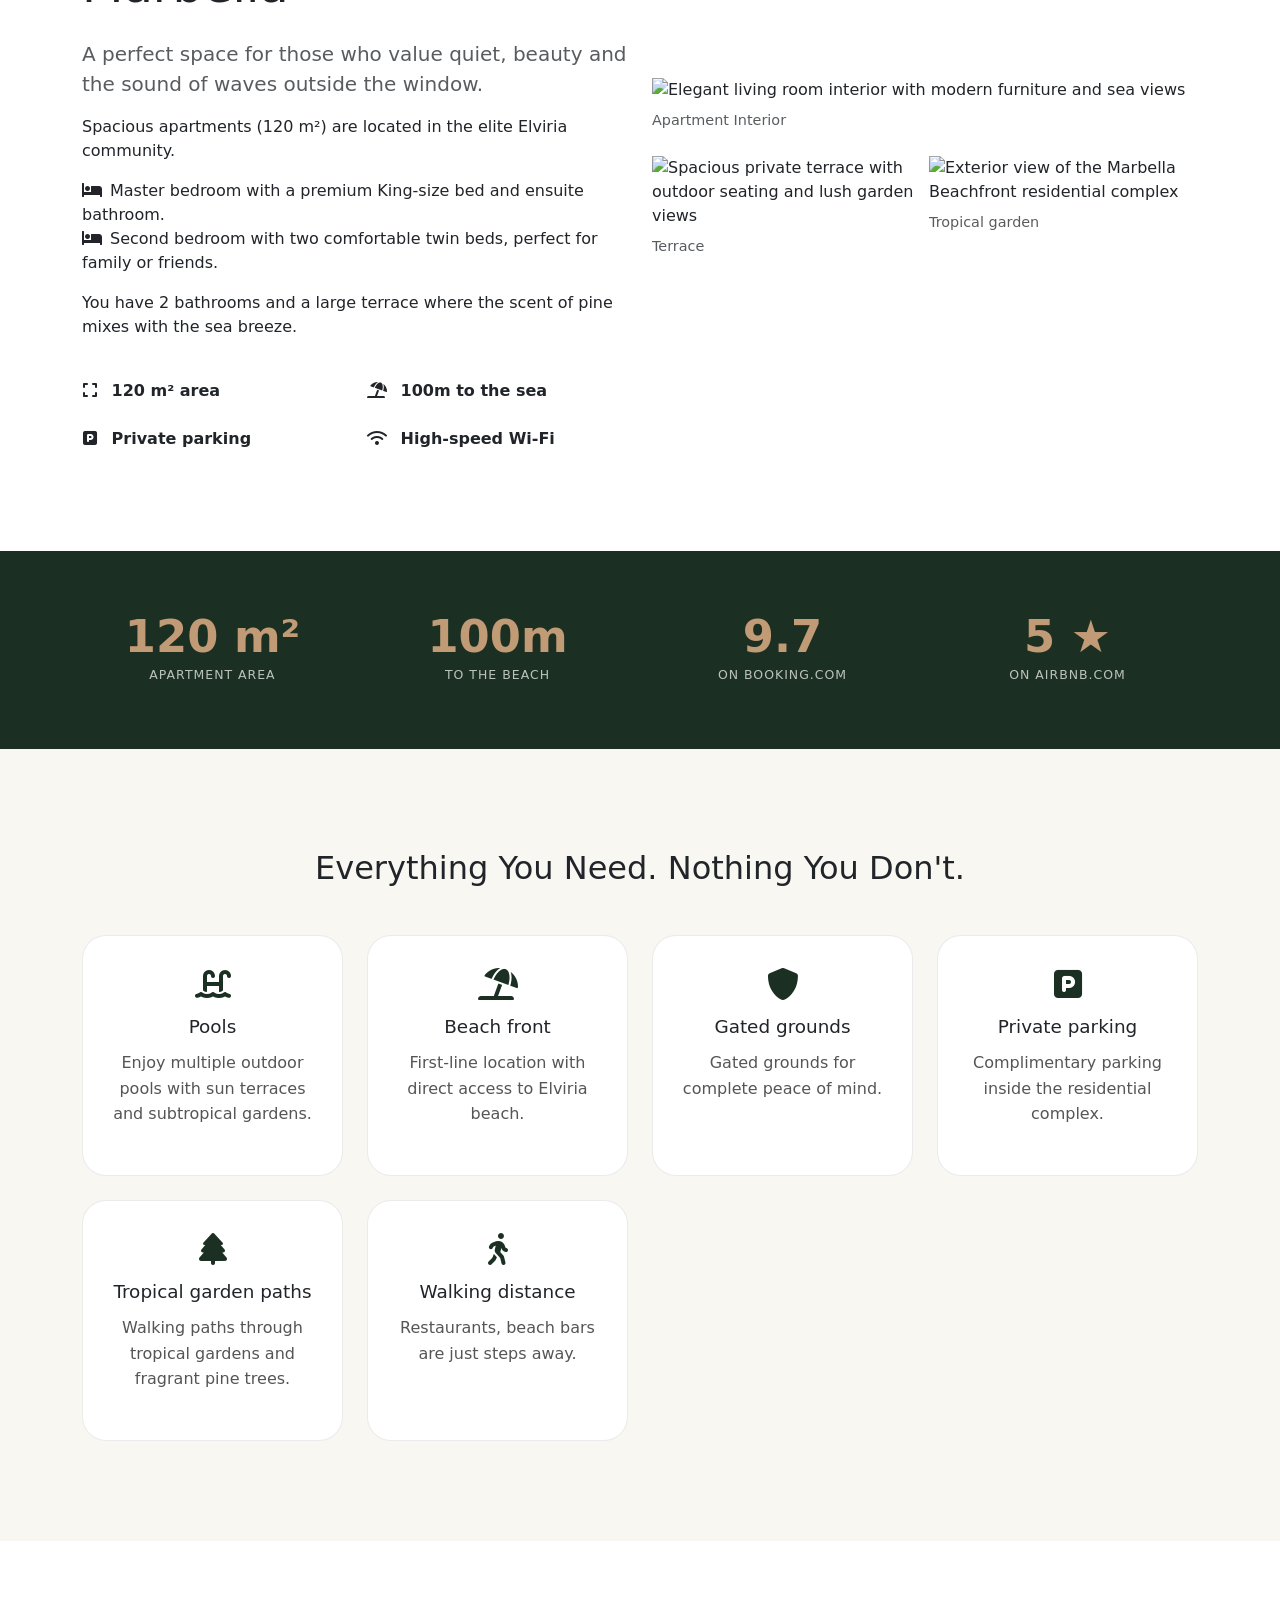
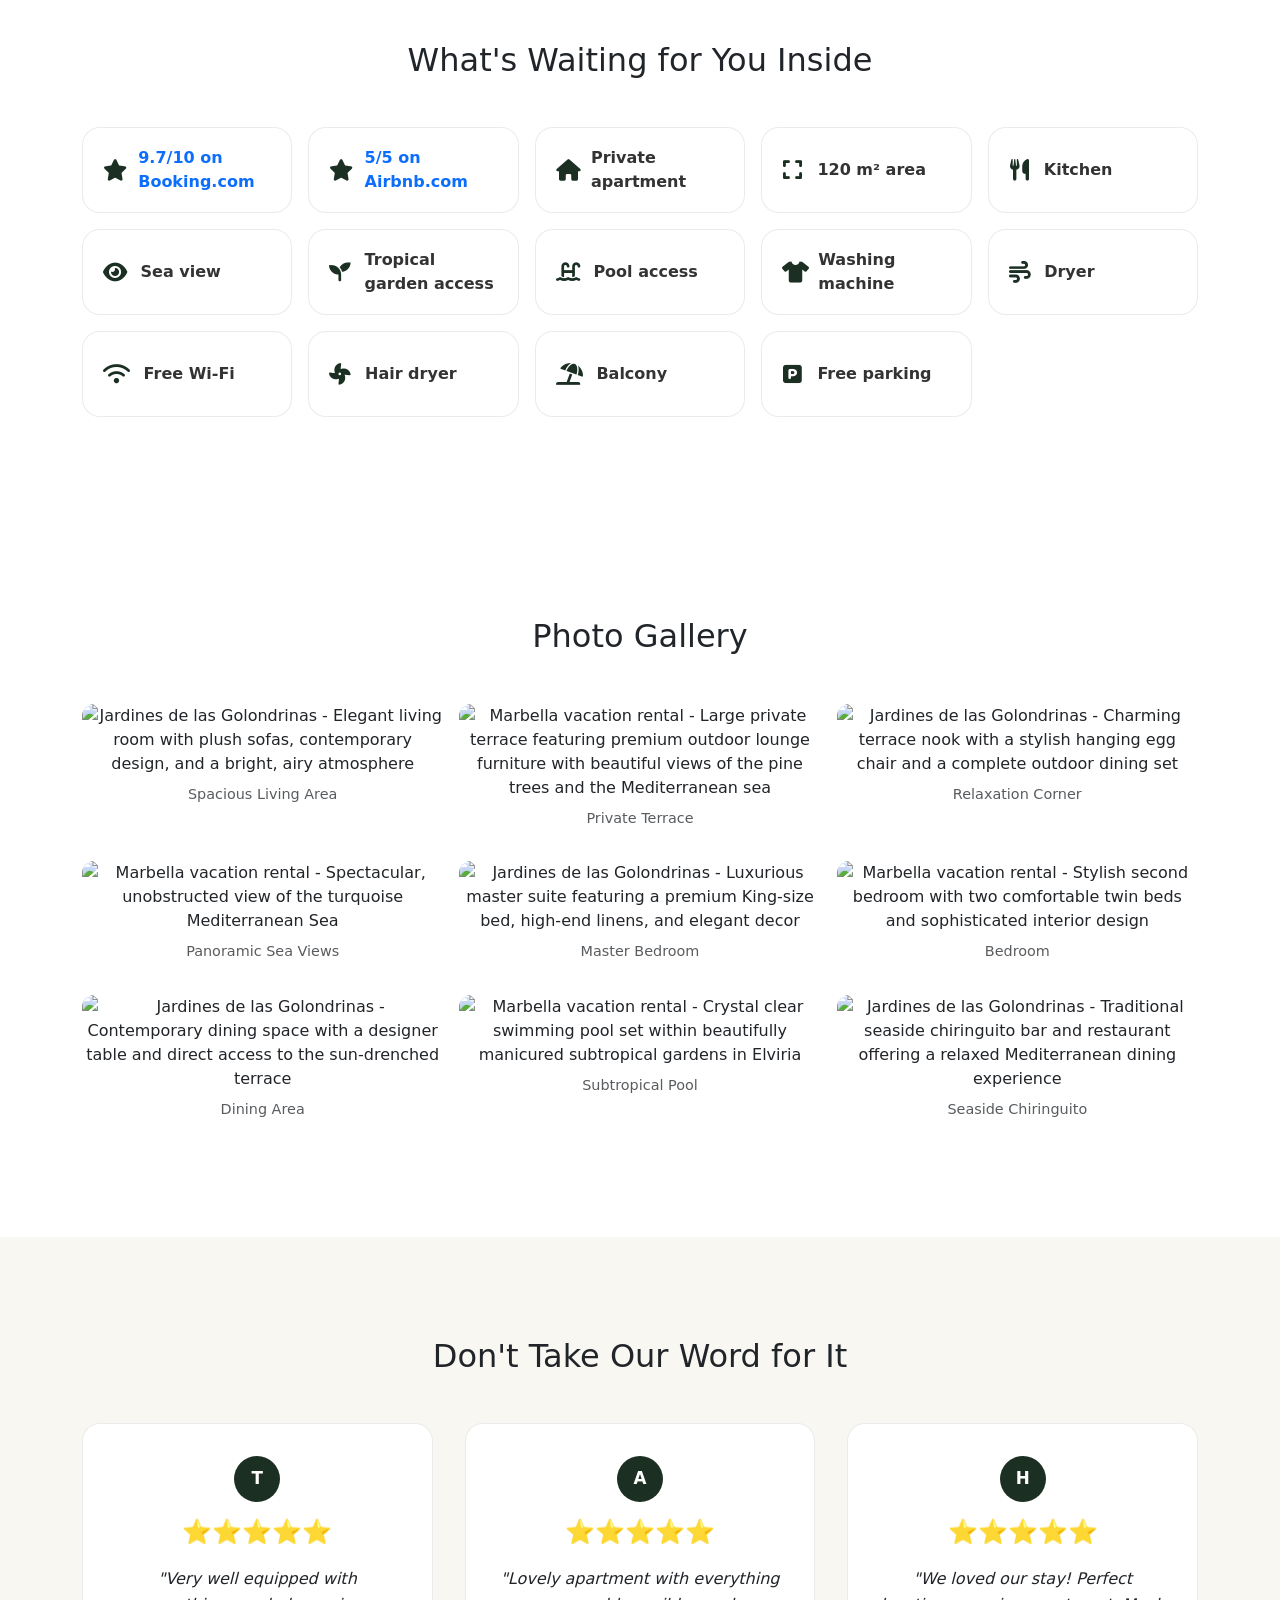
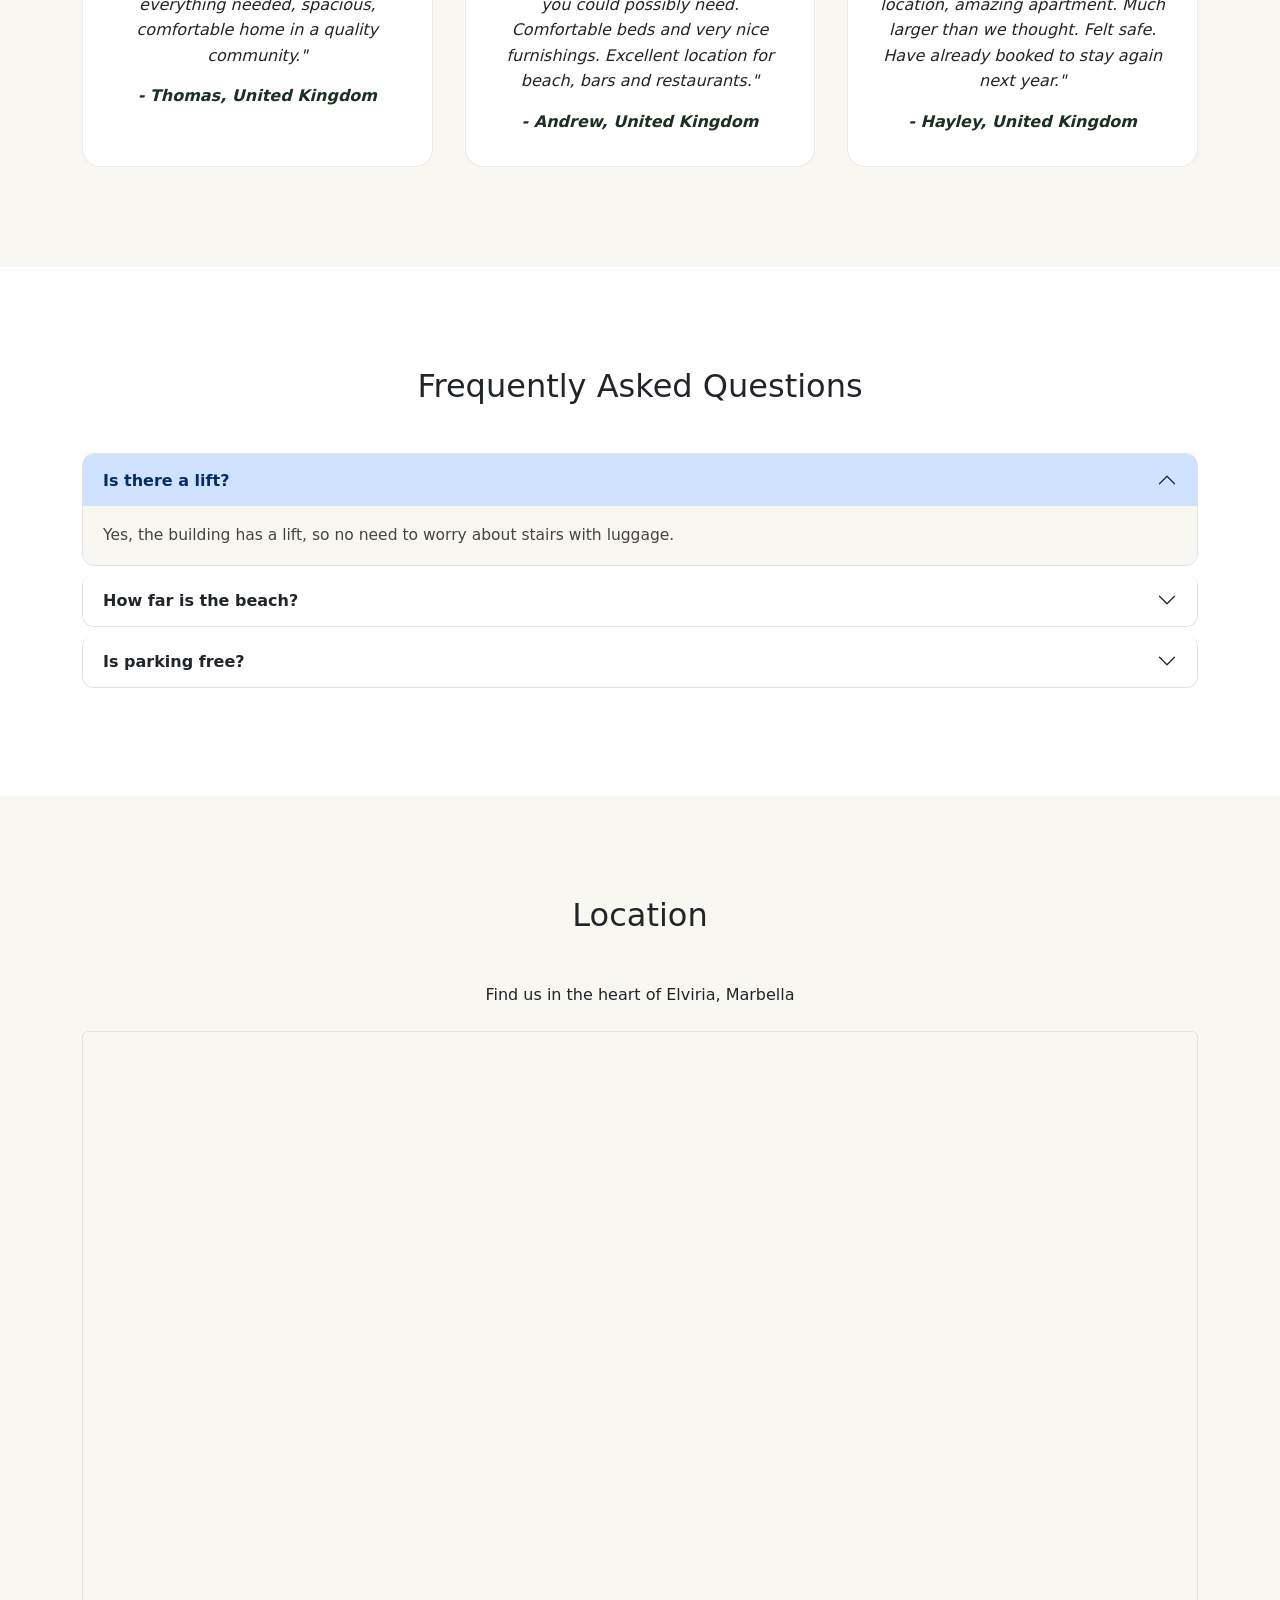
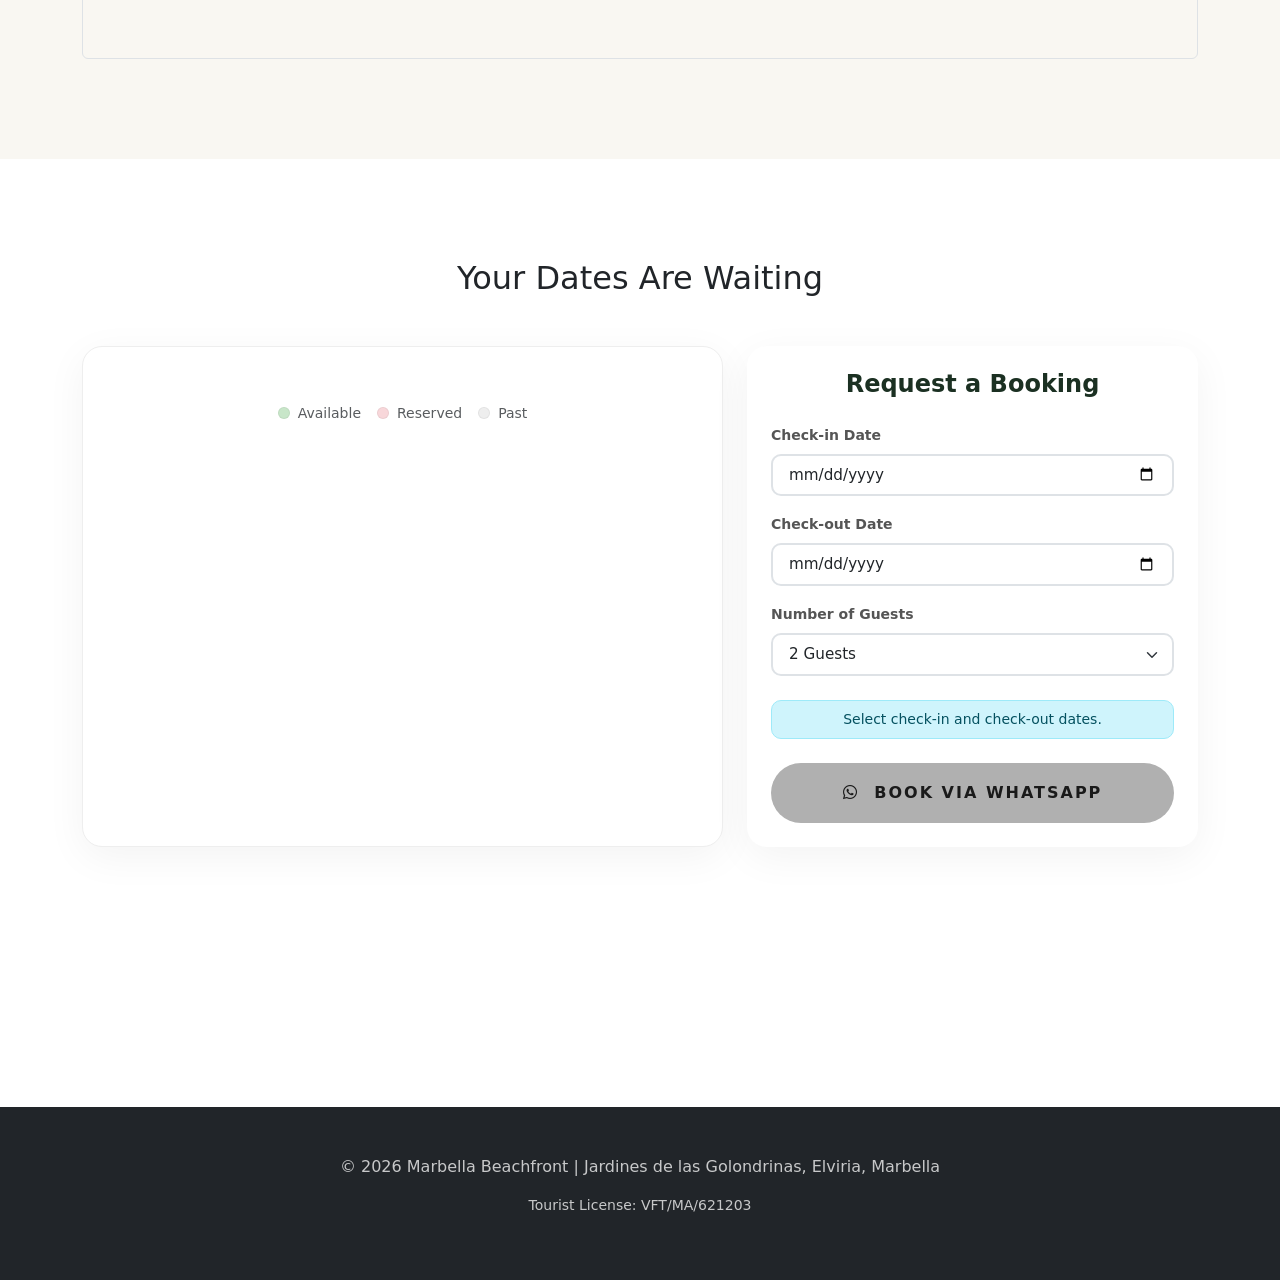
==== commit 5b2accc8: "Update discount from 15% to 20% and add direct-booking CTA to places pages" ====
--- a/en/index.html
+++ b/en/index.html
@@ -1522,7 +1522,7 @@
     <!-- Sticky Book CTA -->
     <div class="sticky-cta" id="sticky-cta" role="complementary" aria-label="Quick booking">
                     <span class="sticky-cta-text">🌊 Ready for Marbella?</span>
-                        <a href="#booking" class="btn-gold">Book Direct & Save 15%</a>
+                        <a href="#booking" class="btn-gold">Book Direct & Save 20%</a>
     </div>
 
 </body>
